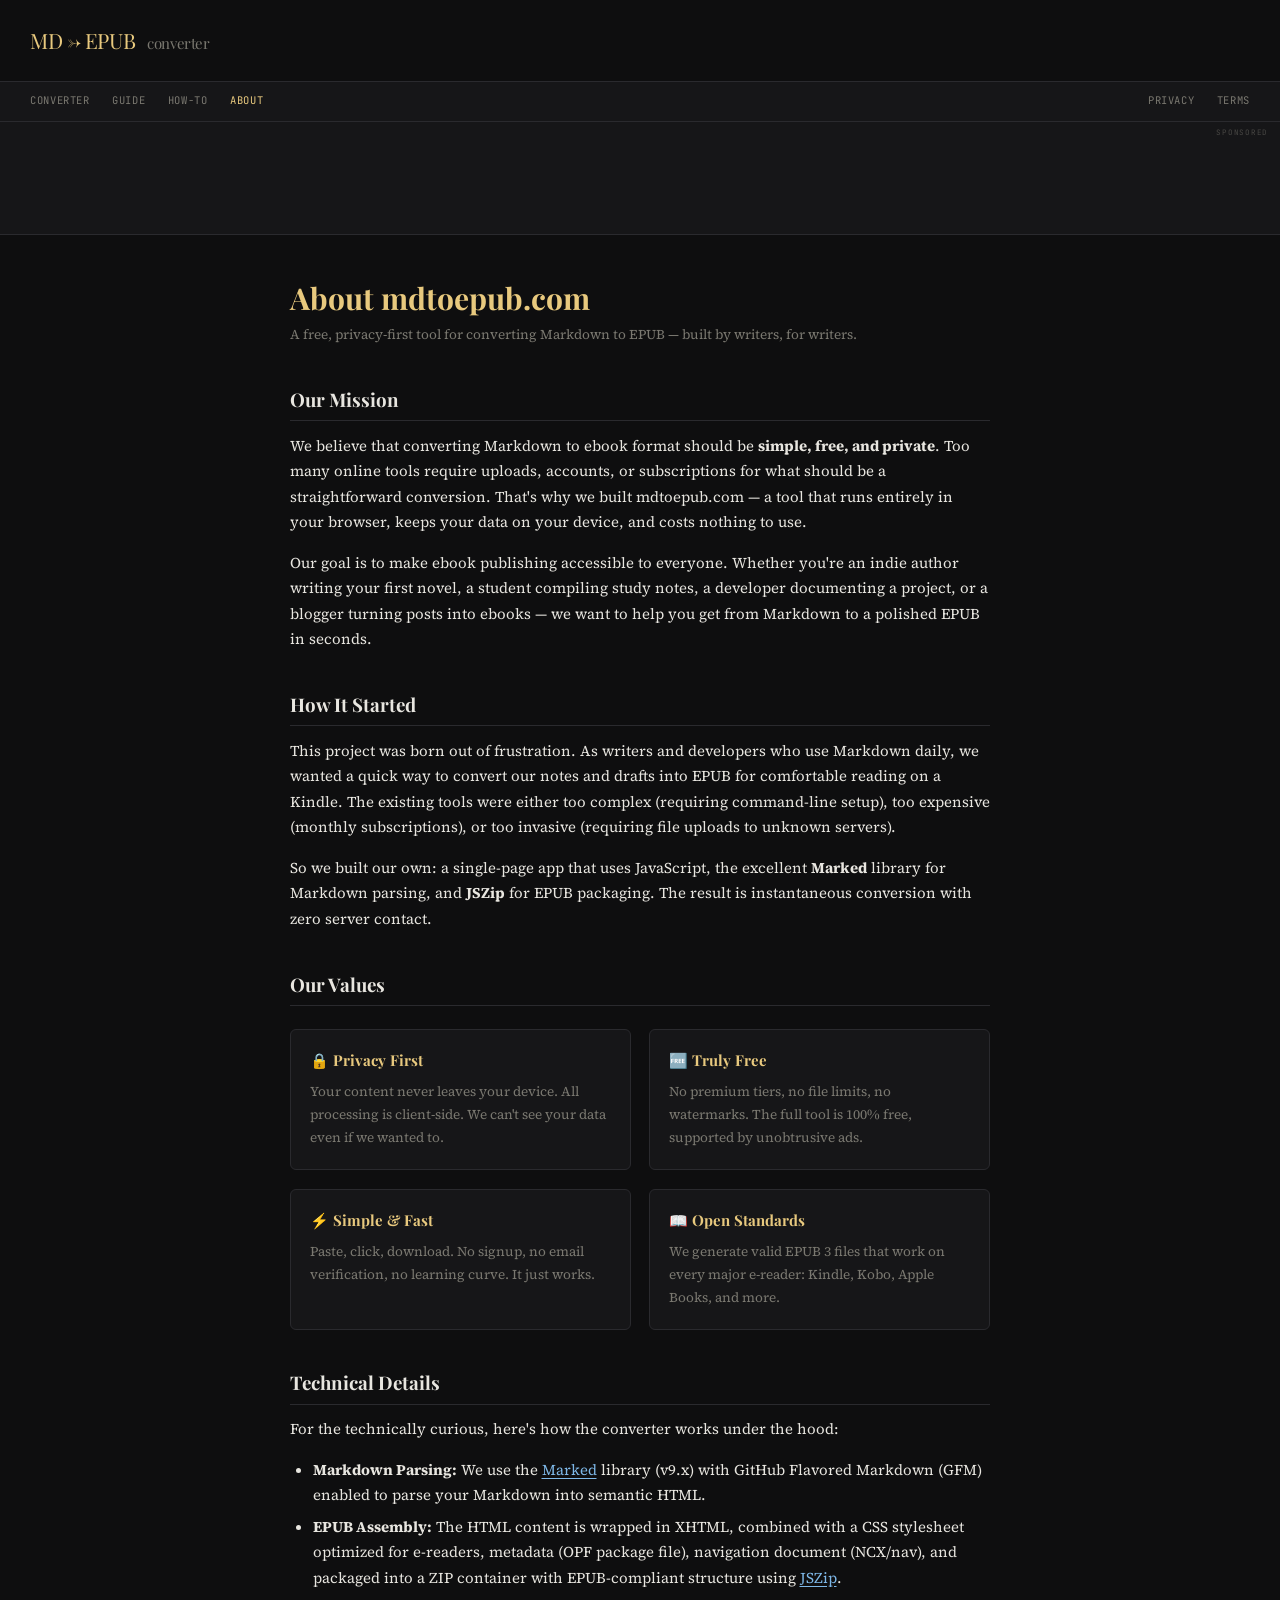
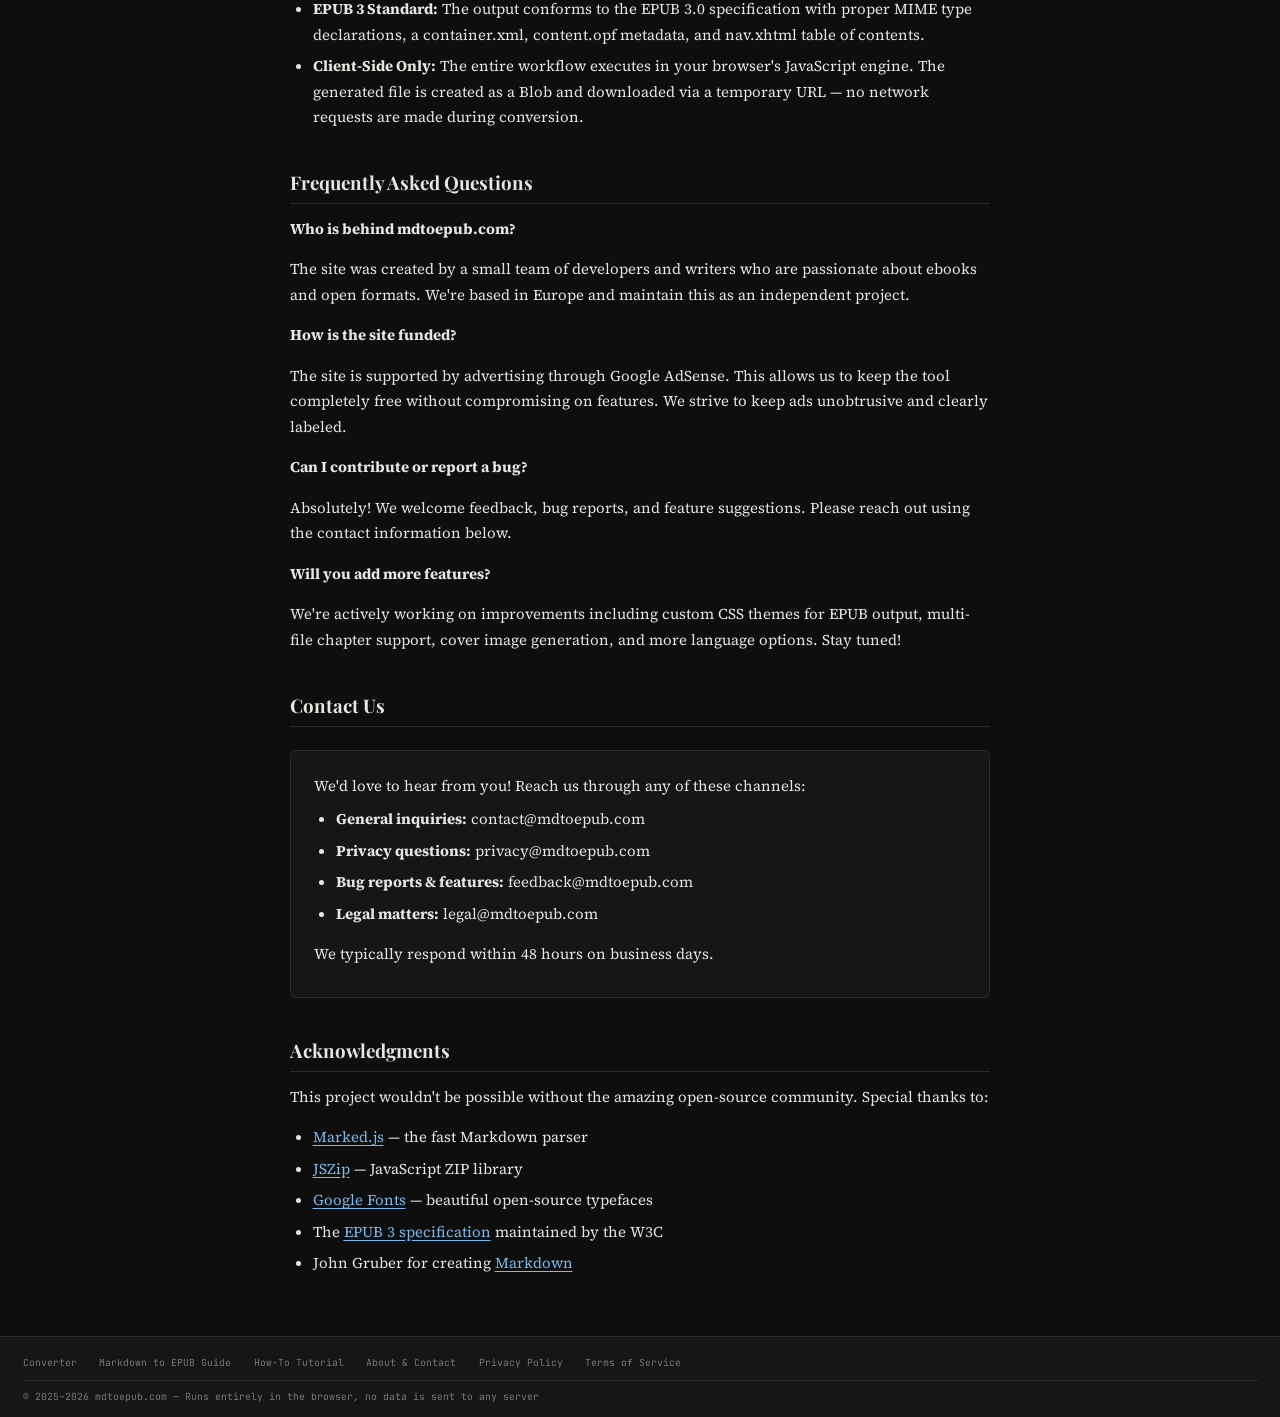
==== about.html @ c9f0a81b "mobile" ====
<!doctype html>
<html lang="en">
  <head>
    <meta name="google-adsense-account" content="ca-pub-4608381042047290" />
    <meta charset="UTF-8" />
    <meta name="viewport" content="width=device-width, initial-scale=1.0" />
    <title>About — Markdown to EPUB Converter (mdtoepub.com)</title>
    <meta
      name="description"
      content="Learn about mdtoepub.com, the free browser-based Markdown to EPUB converter. Meet the team, understand our mission, and find contact information."
    />
    <meta name="robots" content="index, follow" />
    <meta name="theme-color" content="#0e0e0f" />
    <link rel="canonical" href="https://mdtoepub.com/about.html" />
    <link
      rel="icon"
      type="image/svg+xml"
      href="data:image/svg+xml,%3Csvg xmlns='http://www.w3.org/2000/svg' viewBox='0 0 100 100'%3E%3Crect width='100' height='100' rx='16' fill='%230e0e0f'/%3E%3Ctext x='50' y='68' text-anchor='middle' font-family='Georgia,serif' font-size='48' font-weight='bold' fill='%23e8c97e'%3EE%3C/text%3E%3C/svg%3E"
    />
    <script
      async
      src="https://pagead2.googlesyndication.com/pagead/js/adsbygoogle.js?client=ca-pub-4608381042047290"
      crossorigin="anonymous"
    ></script>
    <style>
      @import url("https://fonts.googleapis.com/css2?family=Playfair+Display:wght@400;700&family=JetBrains+Mono:wght@400;500&family=Source+Serif+4:ital,wght@0,300;0,400;1,300&display=swap");

      *,
      *::before,
      *::after {
        box-sizing: border-box;
        margin: 0;
        padding: 0;
      }

      :root {
        --bg: #0e0e0f;
        --surface: #161618;
        --surface2: #1e1e21;
        --border: #2a2a2e;
        --accent: #e8c97e;
        --accent2: #7eb8e8;
        --text: #e8e6e0;
        --muted: #7a7870;
        --radius: 6px;
      }

      html,
      body {
        background: var(--bg);
        color: var(--text);
        font-family: "Source Serif 4", serif;
        font-size: 15px;
        line-height: 1.7;
        overflow-x: hidden;
        max-width: 100vw;
      }

      .shell {
        min-height: 100vh;
        display: grid;
        grid-template-rows: auto auto auto 1fr auto;
      }

      header {
        padding: 1.5rem 2rem;
        border-bottom: 1px solid var(--border);
        display: flex;
        align-items: center;
        gap: 1rem;
      }
      .logo {
        font-family: "Playfair Display", serif;
        font-size: 1.4rem;
        letter-spacing: -0.02em;
        color: var(--accent);
        text-decoration: none;
      }
      .logo span {
        color: var(--muted);
        font-weight: 400;
        font-size: 1rem;
        margin-left: 0.5rem;
      }

      nav {
        background: var(--surface);
        border-bottom: 1px solid var(--border);
        padding: 0.4rem 2rem;
        display: flex;
        align-items: center;
        gap: 1.5rem;
        font-family: "JetBrains Mono", monospace;
        font-size: 0.7rem;
      }
      nav a {
        color: var(--muted);
        text-decoration: none;
        text-transform: uppercase;
        letter-spacing: 0.06em;
        padding: 0.3rem 0;
        transition: color 0.15s;
      }
      nav a:hover,
      nav a.active {
        color: var(--accent);
      }
      nav .nav-spacer {
        flex: 1;
      }

      .ad-banner {
        background: var(--surface);
        border-bottom: 1px solid var(--border);
        padding: 0.5rem 1.5rem;
        display: flex;
        align-items: center;
        justify-content: center;
        min-height: 60px;
        position: relative;
      }
      .ad-banner .ad-slot {
        text-align: center;
        max-width: 728px;
        width: 100%;
      }
      .ad-banner .ad-label {
        position: absolute;
        top: 4px;
        right: 12px;
        font-family: "JetBrains Mono", monospace;
        font-size: 0.5rem;
        text-transform: uppercase;
        letter-spacing: 0.1em;
        color: var(--muted);
        opacity: 0.5;
      }

      .content {
        max-width: 760px;
        margin: 0 auto;
        padding: 3rem 2rem;
      }
      .content h1 {
        font-family: "Playfair Display", serif;
        font-size: 2rem;
        color: var(--accent);
        margin-bottom: 0.5rem;
        line-height: 1.2;
      }
      .content .subtitle {
        color: var(--muted);
        font-size: 0.9rem;
        margin-bottom: 2rem;
      }
      .content h2 {
        font-family: "Playfair Display", serif;
        font-size: 1.25rem;
        color: var(--text);
        margin-top: 2.5rem;
        margin-bottom: 0.75rem;
        padding-bottom: 0.3rem;
        border-bottom: 1px solid var(--border);
      }
      .content h3 {
        font-size: 1.05rem;
        color: var(--accent2);
        margin-top: 1.5rem;
        margin-bottom: 0.5rem;
      }
      .content p {
        margin-bottom: 1rem;
        color: var(--text);
      }
      .content ul,
      .content ol {
        padding-left: 1.5em;
        margin-bottom: 1rem;
      }
      .content li {
        margin-bottom: 0.4rem;
      }
      .content a {
        color: var(--accent2);
        text-decoration: underline;
        text-underline-offset: 3px;
      }
      .content strong {
        color: var(--text);
      }

      .card-grid {
        display: grid;
        grid-template-columns: 1fr 1fr;
        gap: 1.25rem;
        margin: 1.5rem 0;
      }
      .card {
        background: var(--surface);
        border: 1px solid var(--border);
        border-radius: var(--radius);
        padding: 1.25rem;
      }
      .card h3 {
        font-family: "Playfair Display", serif;
        font-size: 1rem;
        color: var(--accent);
        margin: 0 0 0.5rem;
        border: none;
      }
      .card p {
        font-size: 0.9rem;
        color: var(--muted);
        margin: 0;
      }

      .contact-box {
        background: var(--surface);
        border: 1px solid var(--border);
        border-radius: var(--radius);
        padding: 1.5rem;
        margin: 1.5rem 0;
      }
      .contact-box p {
        margin-bottom: 0.5rem;
      }

      footer {
        padding: 1.2rem 1.5rem 0.8rem;
        border-top: 1px solid var(--border);
        background: var(--surface);
        font-family: "JetBrains Mono", monospace;
        font-size: 0.65rem;
        color: var(--muted);
        display: flex;
        flex-direction: column;
        gap: 0.6rem;
      }
      .footer-top {
        display: flex;
        justify-content: space-between;
        align-items: center;
      }
      .footer-links {
        display: flex;
        gap: 1.5rem;
        flex-wrap: wrap;
      }
      .footer-links a {
        color: var(--muted);
        text-decoration: none;
        transition: color 0.15s;
      }
      .footer-links a:hover {
        color: var(--accent);
      }
      .footer-bottom {
        display: flex;
        justify-content: space-between;
        align-items: center;
        padding-top: 0.5rem;
        border-top: 1px solid var(--border);
      }

      ::-webkit-scrollbar {
        width: 5px;
      }
      ::-webkit-scrollbar-track {
        background: transparent;
      }
      ::-webkit-scrollbar-thumb {
        background: var(--border);
        border-radius: 10px;
      }

      @media (max-width: 768px) {
        header {
          padding: 1rem 1rem;
        }
        .logo {
          font-size: 1.15rem;
        }
        .logo span {
          font-size: 0.8rem;
          margin-left: 0.3rem;
        }
        nav {
          padding: 0.4rem 1rem;
          gap: 0.75rem;
          overflow-x: auto;
          -webkit-overflow-scrolling: touch;
          white-space: nowrap;
          scrollbar-width: none;
        }
        nav::-webkit-scrollbar {
          display: none;
        }
        .ad-banner {
          padding: 0.4rem 0.5rem;
          min-height: 50px;
        }
        .ad-banner .ad-slot {
          max-width: 100%;
        }
        .content {
          padding: 2rem 1rem;
        }
        .content h1 {
          font-size: 1.5rem;
        }
        .content h2 {
          font-size: 1.1rem;
          margin-top: 2rem;
        }
        .card-grid {
          grid-template-columns: 1fr;
        }
        .contact-box {
          padding: 1rem;
        }
        footer {
          padding: 1rem 1rem 0.6rem;
        }
        .footer-top {
          flex-direction: column;
          align-items: flex-start;
          gap: 0.4rem;
        }
        .footer-links {
          gap: 0.75rem;
          flex-wrap: wrap;
        }
        .footer-bottom {
          flex-direction: column;
          align-items: flex-start;
          gap: 0.3rem;
          font-size: 0.6rem;
        }
      }

      @media (max-width: 480px) {
        header {
          padding: 0.75rem 0.75rem;
        }
        .logo {
          font-size: 1rem;
        }
        nav {
          padding: 0.35rem 0.75rem;
          gap: 0.6rem;
          font-size: 0.6rem;
        }
        .content {
          padding: 1.5rem 0.75rem;
        }
        .content h1 {
          font-size: 1.25rem;
        }
      }
    </style>
  </head>
  <body>
    <div class="shell">
      <header>
        <a href="/" class="logo">MD → EPUB <span>converter</span></a>
      </header>

      <nav>
        <a href="/">Converter</a>
        <a href="/guide.html">Guide</a>
        <a href="/how-to.html">How-To</a>
        <a href="/about.html" class="active">About</a>
        <span class="nav-spacer"></span>
        <a href="/privacy.html">Privacy</a>
        <a href="/terms.html">Terms</a>
      </nav>

      <div class="ad-banner">
        <div class="ad-slot">
          <ins
            class="adsbygoogle"
            style="
              display: inline-block;
              width: 100%;
              max-width: 728px;
              height: auto;
              min-height: 90px;
            "
            data-ad-client="ca-pub-4608381042047290"
            data-ad-slot="9952723938"
            data-full-width-responsive="true"
          ></ins>
          <script>
            (adsbygoogle = window.adsbygoogle || []).push({});
          </script>
        </div>
        <span class="ad-label">sponsored</span>
      </div>

      <div class="content">
        <h1>About mdtoepub.com</h1>
        <p class="subtitle">
          A free, privacy-first tool for converting Markdown to EPUB — built by
          writers, for writers.
        </p>

        <h2>Our Mission</h2>
        <p>
          We believe that converting Markdown to ebook format should be
          <strong>simple, free, and private</strong>. Too many online tools
          require uploads, accounts, or subscriptions for what should be a
          straightforward conversion. That's why we built mdtoepub.com — a tool
          that runs entirely in your browser, keeps your data on your device,
          and costs nothing to use.
        </p>
        <p>
          Our goal is to make ebook publishing accessible to everyone. Whether
          you're an indie author writing your first novel, a student compiling
          study notes, a developer documenting a project, or a blogger turning
          posts into ebooks — we want to help you get from Markdown to a
          polished EPUB in seconds.
        </p>

        <h2>How It Started</h2>
        <p>
          This project was born out of frustration. As writers and developers
          who use Markdown daily, we wanted a quick way to convert our notes and
          drafts into EPUB for comfortable reading on a Kindle. The existing
          tools were either too complex (requiring command-line setup), too
          expensive (monthly subscriptions), or too invasive (requiring file
          uploads to unknown servers).
        </p>
        <p>
          So we built our own: a single-page app that uses JavaScript, the
          excellent <strong>Marked</strong> library for Markdown parsing, and
          <strong>JSZip</strong> for EPUB packaging. The result is instantaneous
          conversion with zero server contact.
        </p>

        <h2>Our Values</h2>
        <div class="card-grid">
          <div class="card">
            <h3>🔒 Privacy First</h3>
            <p>
              Your content never leaves your device. All processing is
              client-side. We can't see your data even if we wanted to.
            </p>
          </div>
          <div class="card">
            <h3>🆓 Truly Free</h3>
            <p>
              No premium tiers, no file limits, no watermarks. The full tool is
              100% free, supported by unobtrusive ads.
            </p>
          </div>
          <div class="card">
            <h3>⚡ Simple & Fast</h3>
            <p>
              Paste, click, download. No signup, no email verification, no
              learning curve. It just works.
            </p>
          </div>
          <div class="card">
            <h3>📖 Open Standards</h3>
            <p>
              We generate valid EPUB 3 files that work on every major e-reader:
              Kindle, Kobo, Apple Books, and more.
            </p>
          </div>
        </div>

        <h2>Technical Details</h2>
        <p>
          For the technically curious, here's how the converter works under the
          hood:
        </p>
        <ul>
          <li>
            <strong>Markdown Parsing:</strong> We use the
            <a href="https://marked.js.org/" target="_blank" rel="noopener"
              >Marked</a
            >
            library (v9.x) with GitHub Flavored Markdown (GFM) enabled to parse
            your Markdown into semantic HTML.
          </li>
          <li>
            <strong>EPUB Assembly:</strong> The HTML content is wrapped in
            XHTML, combined with a CSS stylesheet optimized for e-readers,
            metadata (OPF package file), navigation document (NCX/nav), and
            packaged into a ZIP container with EPUB-compliant structure using
            <a
              href="https://stuk.github.io/jszip/"
              target="_blank"
              rel="noopener"
              >JSZip</a
            >.
          </li>
          <li>
            <strong>EPUB 3 Standard:</strong> The output conforms to the EPUB
            3.0 specification with proper MIME type declarations, a
            container.xml, content.opf metadata, and nav.xhtml table of
            contents.
          </li>
          <li>
            <strong>Client-Side Only:</strong> The entire workflow executes in
            your browser's JavaScript engine. The generated file is created as a
            Blob and downloaded via a temporary URL — no network requests are
            made during conversion.
          </li>
        </ul>

        <h2>Frequently Asked Questions</h2>
        <p><strong>Who is behind mdtoepub.com?</strong></p>
        <p>
          The site was created by a small team of developers and writers who are
          passionate about ebooks and open formats. We're based in Europe and
          maintain this as an independent project.
        </p>
        <p><strong>How is the site funded?</strong></p>
        <p>
          The site is supported by advertising through Google AdSense. This
          allows us to keep the tool completely free without compromising on
          features. We strive to keep ads unobtrusive and clearly labeled.
        </p>
        <p><strong>Can I contribute or report a bug?</strong></p>
        <p>
          Absolutely! We welcome feedback, bug reports, and feature suggestions.
          Please reach out using the contact information below.
        </p>
        <p><strong>Will you add more features?</strong></p>
        <p>
          We're actively working on improvements including custom CSS themes for
          EPUB output, multi-file chapter support, cover image generation, and
          more language options. Stay tuned!
        </p>

        <h2>Contact Us</h2>
        <div class="contact-box">
          <p>
            We'd love to hear from you! Reach us through any of these channels:
          </p>
          <ul>
            <li><strong>General inquiries:</strong> contact@mdtoepub.com</li>
            <li><strong>Privacy questions:</strong> privacy@mdtoepub.com</li>
            <li>
              <strong>Bug reports &amp; features:</strong> feedback@mdtoepub.com
            </li>
            <li><strong>Legal matters:</strong> legal@mdtoepub.com</li>
          </ul>
          <p>We typically respond within 48 hours on business days.</p>
        </div>

        <h2>Acknowledgments</h2>
        <p>
          This project wouldn't be possible without the amazing open-source
          community. Special thanks to:
        </p>
        <ul>
          <li>
            <a href="https://marked.js.org/" target="_blank" rel="noopener"
              >Marked.js</a
            >
            — the fast Markdown parser
          </li>
          <li>
            <a
              href="https://stuk.github.io/jszip/"
              target="_blank"
              rel="noopener"
              >JSZip</a
            >
            — JavaScript ZIP library
          </li>
          <li>
            <a href="https://fonts.google.com/" target="_blank" rel="noopener"
              >Google Fonts</a
            >
            — beautiful open-source typefaces
          </li>
          <li>
            The
            <a
              href="https://www.w3.org/publishing/epub3/"
              target="_blank"
              rel="noopener"
              >EPUB 3 specification</a
            >
            maintained by the W3C
          </li>
          <li>
            John Gruber for creating
            <a
              href="https://daringfireball.net/projects/markdown/"
              target="_blank"
              rel="noopener"
              >Markdown</a
            >
          </li>
        </ul>
      </div>

      <footer>
        <div class="footer-top">
          <div class="footer-links">
            <a href="/">Converter</a>
            <a href="/guide.html">Markdown to EPUB Guide</a>
            <a href="/how-to.html">How-To Tutorial</a>
            <a href="/about.html">About &amp; Contact</a>
            <a href="/privacy.html">Privacy Policy</a>
            <a href="/terms.html">Terms of Service</a>
          </div>
        </div>
        <div class="footer-bottom">
          <span
            >© 2025–2026 mdtoepub.com — Runs entirely in the browser, no data is
            sent to any server</span
          >
        </div>
      </footer>
    </div>
  </body>
</html>
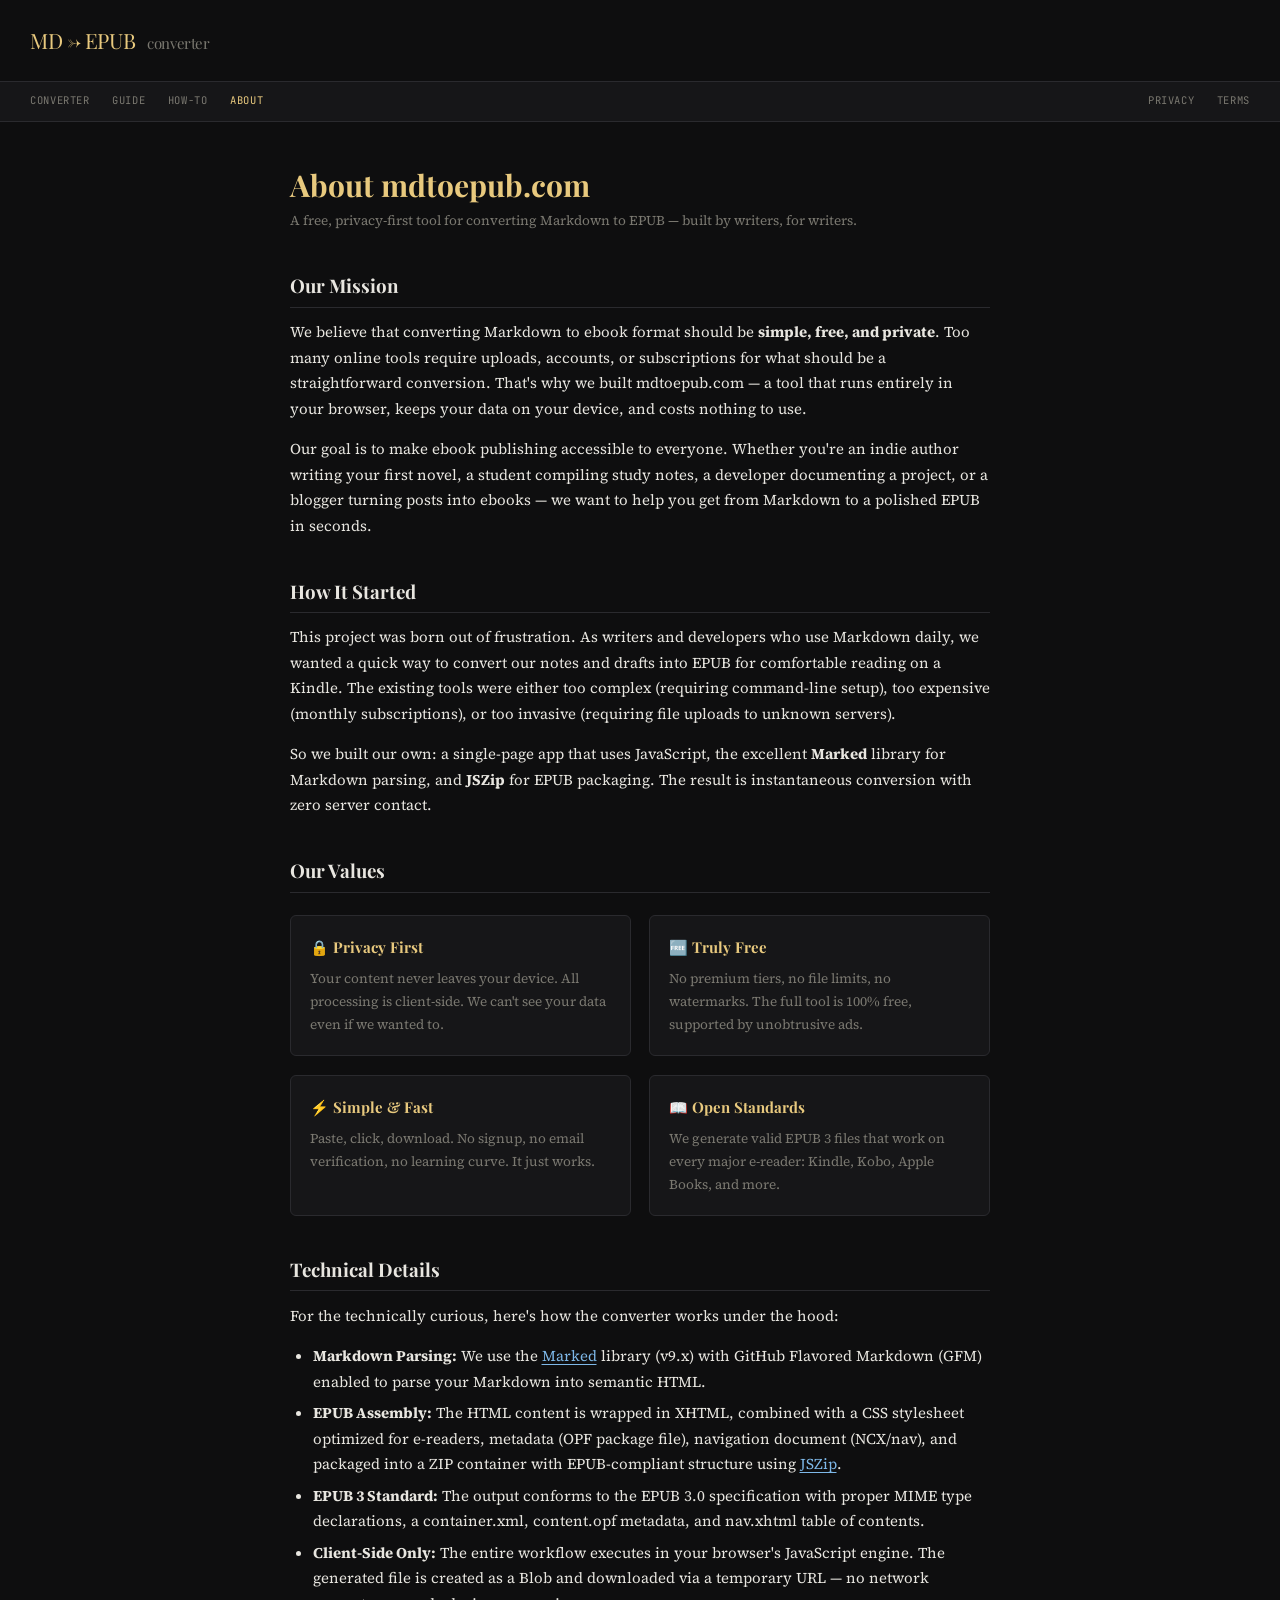
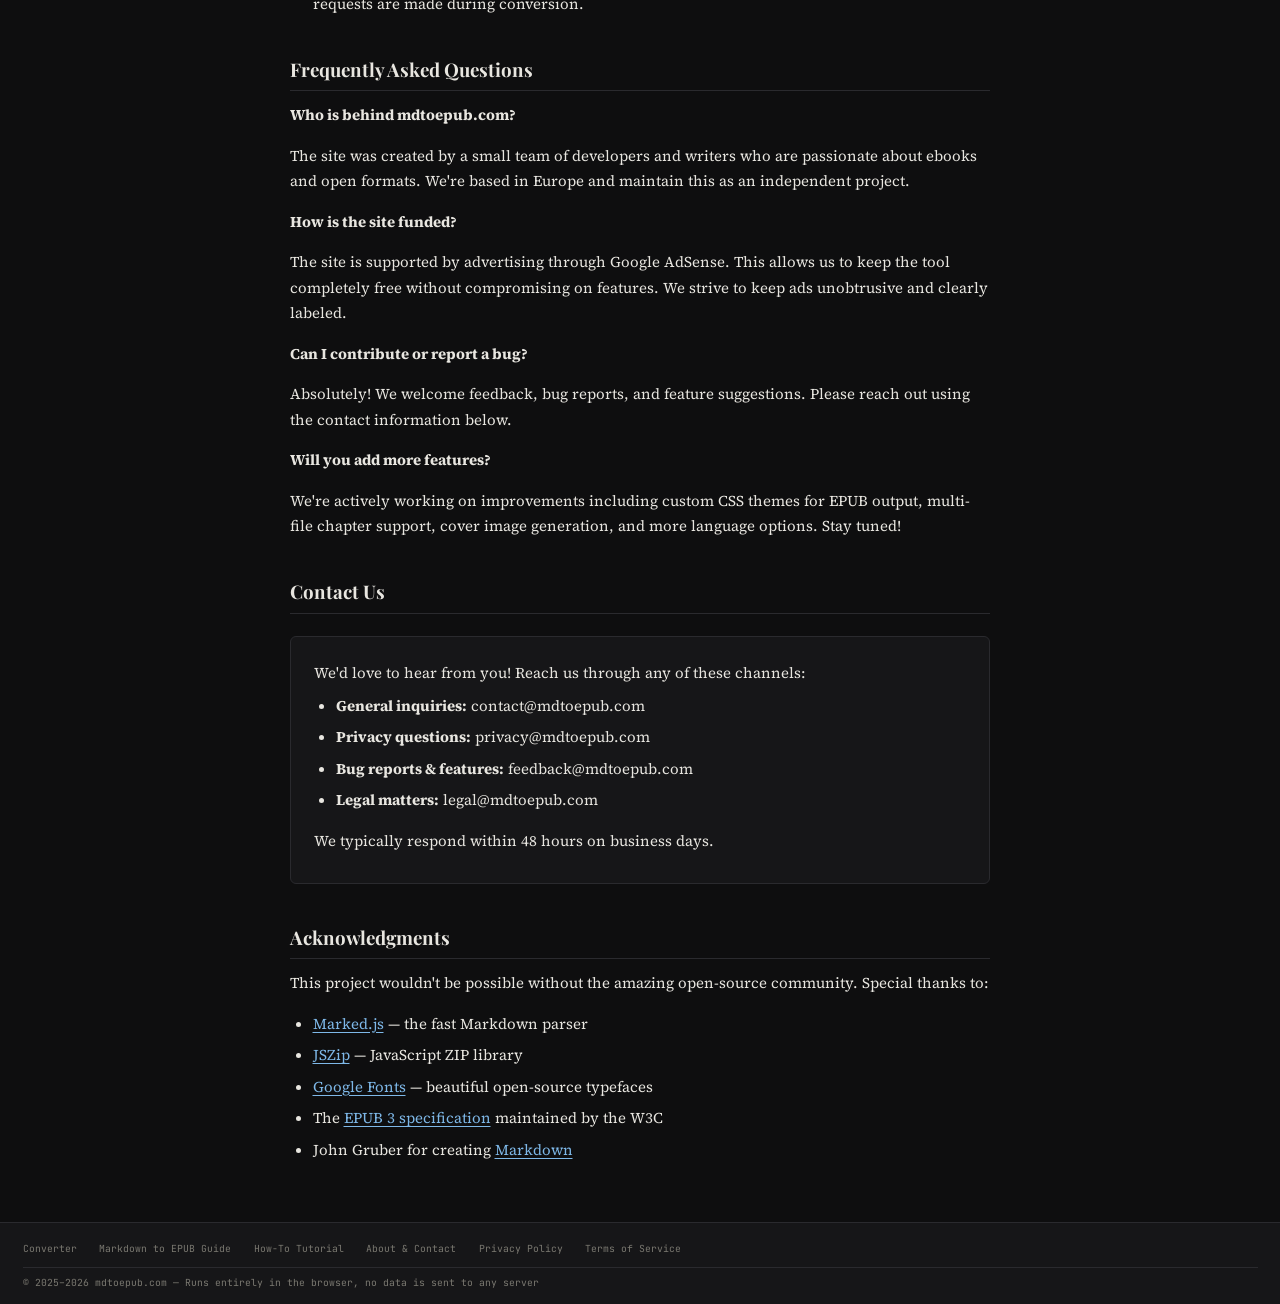
==== commit 7e0906aa: "uihi" ====
--- a/about.html
+++ b/about.html
@@ -1,7 +1,7 @@
 <!doctype html>
 <html lang="en">
   <head>
-    <meta name="google-adsense-account" content="ca-pub-4608381042047290" />
+    <meta name="admaven-placement" content="Bqjs9rTsH" />
     <meta charset="UTF-8" />
     <meta name="viewport" content="width=device-width, initial-scale=1.0" />
     <title>About — Markdown to EPUB Converter (mdtoepub.com)</title>
@@ -17,11 +17,6 @@
       type="image/svg+xml"
       href="data:image/svg+xml,%3Csvg xmlns='http://www.w3.org/2000/svg' viewBox='0 0 100 100'%3E%3Crect width='100' height='100' rx='16' fill='%230e0e0f'/%3E%3Ctext x='50' y='68' text-anchor='middle' font-family='Georgia,serif' font-size='48' font-weight='bold' fill='%23e8c97e'%3EE%3C/text%3E%3C/svg%3E"
     />
-    <script
-      async
-      src="https://pagead2.googlesyndication.com/pagead/js/adsbygoogle.js?client=ca-pub-4608381042047290"
-      crossorigin="anonymous"
-    ></script>
     <style>
       @import url("https://fonts.googleapis.com/css2?family=Playfair+Display:wght@400;700&family=JetBrains+Mono:wght@400;500&family=Source+Serif+4:ital,wght@0,300;0,400;1,300&display=swap");
 
@@ -374,28 +369,6 @@
         <a href="/privacy.html">Privacy</a>
         <a href="/terms.html">Terms</a>
       </nav>
-
-      <div class="ad-banner">
-        <div class="ad-slot">
-          <ins
-            class="adsbygoogle"
-            style="
-              display: inline-block;
-              width: 100%;
-              max-width: 728px;
-              height: auto;
-              min-height: 90px;
-            "
-            data-ad-client="ca-pub-4608381042047290"
-            data-ad-slot="9952723938"
-            data-full-width-responsive="true"
-          ></ins>
-          <script>
-            (adsbygoogle = window.adsbygoogle || []).push({});
-          </script>
-        </div>
-        <span class="ad-label">sponsored</span>
-      </div>
 
       <div class="content">
         <h1>About mdtoepub.com</h1>
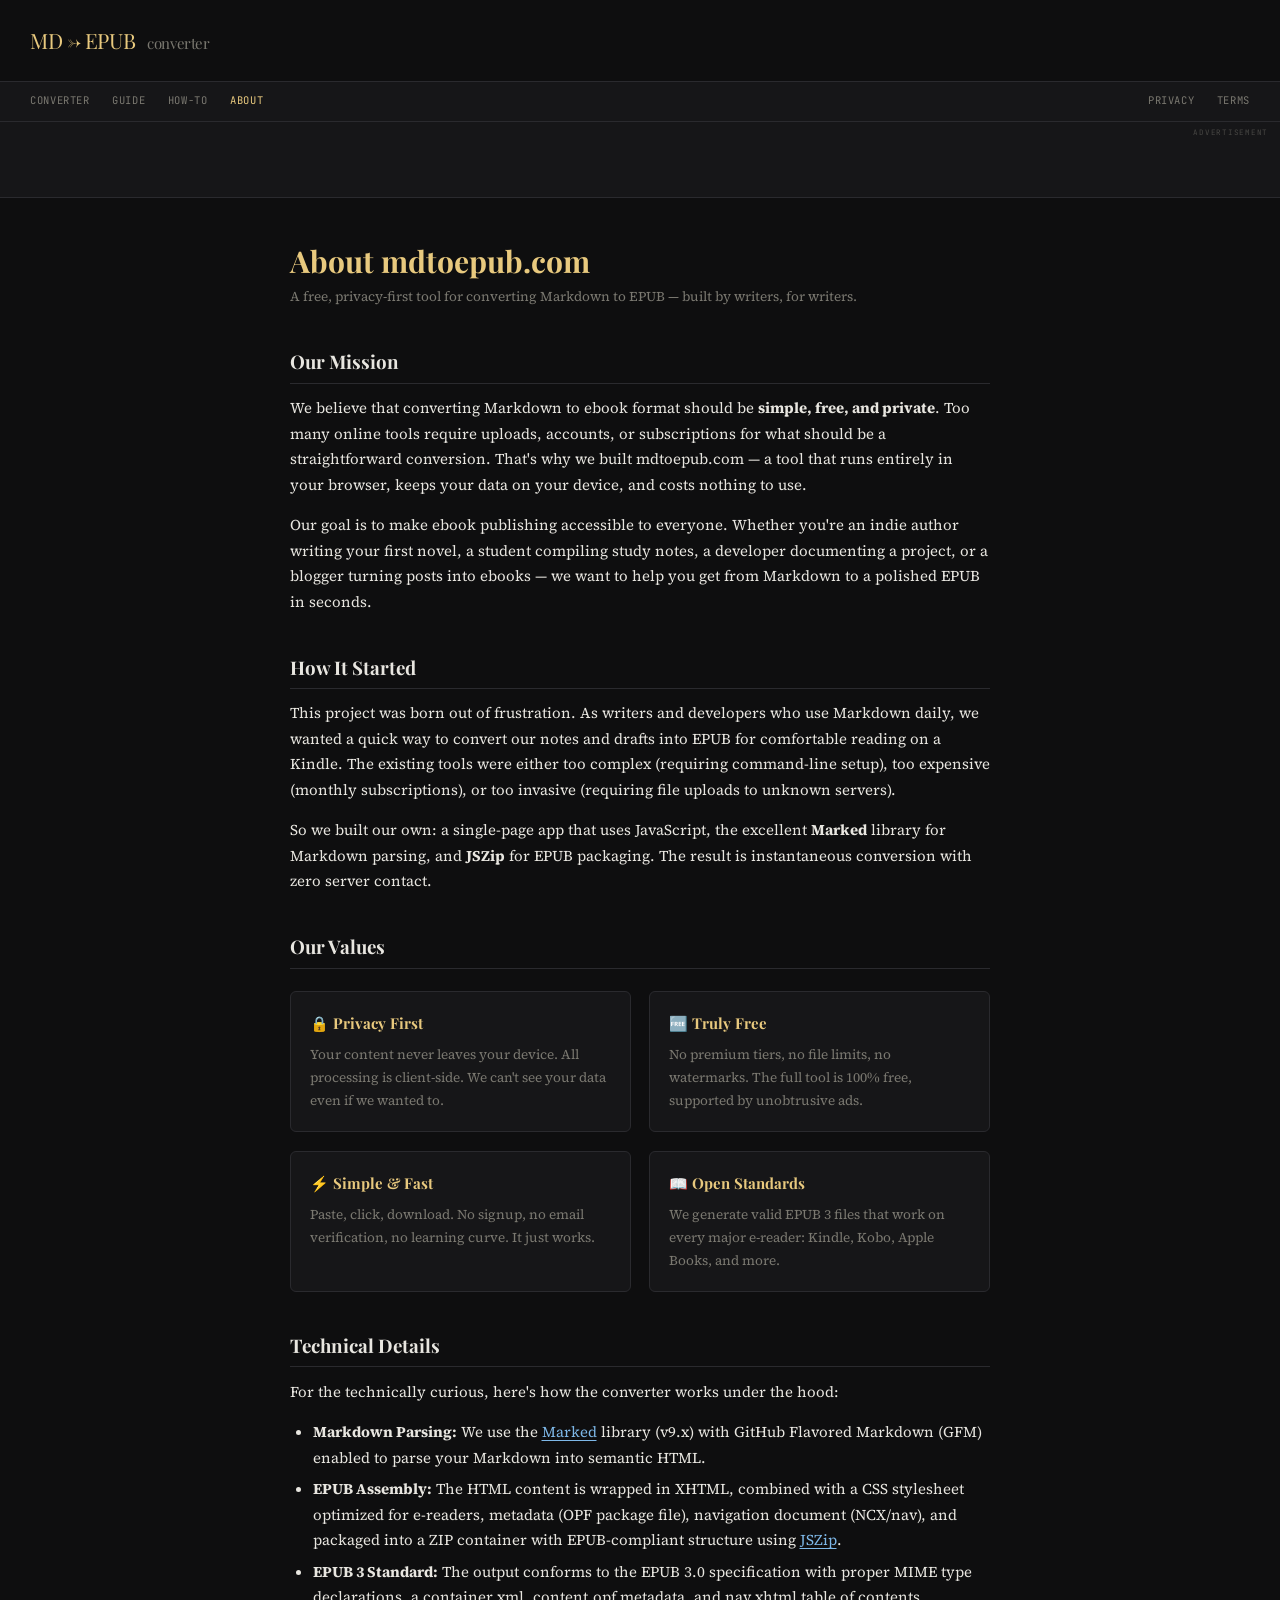
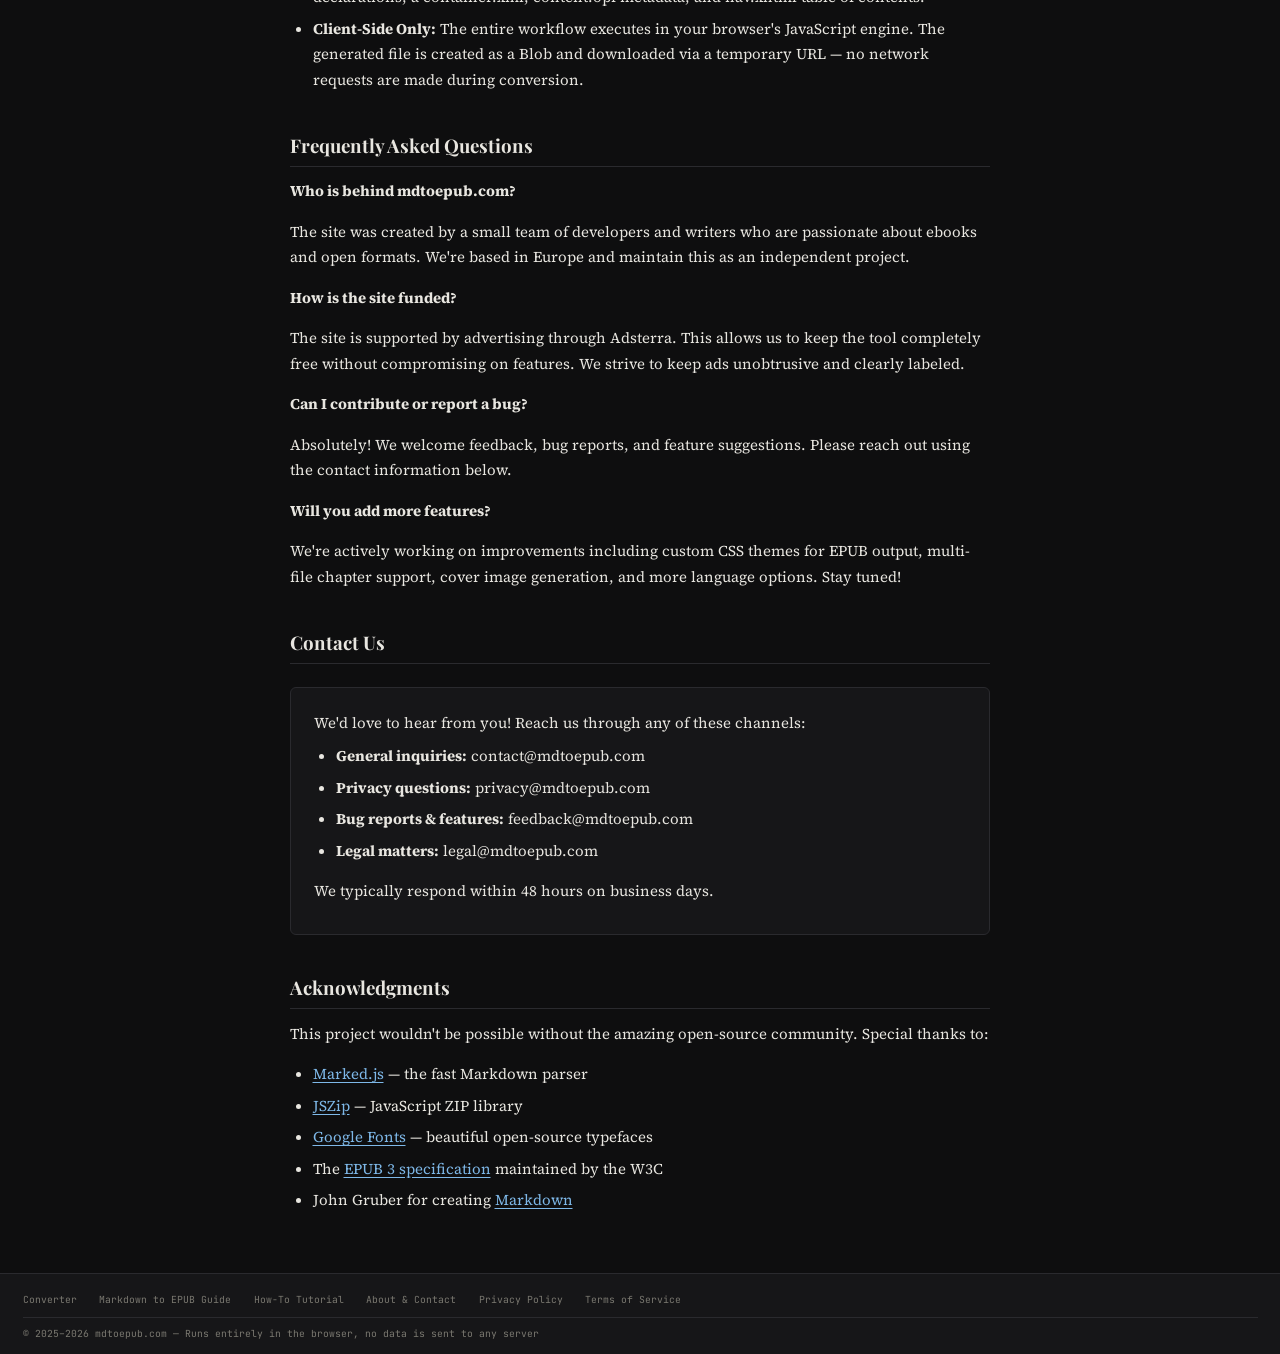
==== commit 17f4fa80: "added new adds" ====
--- a/about.html
+++ b/about.html
@@ -1,7 +1,6 @@
 <!doctype html>
 <html lang="en">
   <head>
-    <meta name="admaven-placement" content="Bqjs9rTsH" />
     <meta charset="UTF-8" />
     <meta name="viewport" content="width=device-width, initial-scale=1.0" />
     <title>About — Markdown to EPUB Converter (mdtoepub.com)</title>
@@ -118,6 +117,10 @@
         text-align: center;
         max-width: 728px;
         width: 100%;
+        min-height: 60px;
+        overflow-x: auto;
+        overflow-y: hidden;
+        -webkit-overflow-scrolling: touch;
       }
       .ad-banner .ad-label {
         position: absolute;
@@ -369,6 +372,22 @@
         <a href="/privacy.html">Privacy</a>
         <a href="/terms.html">Terms</a>
       </nav>
+
+      <div class="ad-banner" aria-label="Advertisement">
+        <div class="ad-label">Advertisement</div>
+        <div class="ad-slot">
+          <script>
+            atOptions = {
+              key: "7ef3b5af9ac44168f61a1fc39bc56bf9",
+              format: "iframe",
+              height: 60,
+              width: 468,
+              params: {},
+            };
+          </script>
+          <script src="https://www.highperformanceformat.com/7ef3b5af9ac44168f61a1fc39bc56bf9/invoke.js"></script>
+        </div>
+      </div>
 
       <div class="content">
         <h1>About mdtoepub.com</h1>
@@ -491,9 +510,9 @@
         </p>
         <p><strong>How is the site funded?</strong></p>
         <p>
-          The site is supported by advertising through Google AdSense. This
-          allows us to keep the tool completely free without compromising on
-          features. We strive to keep ads unobtrusive and clearly labeled.
+          The site is supported by advertising through Adsterra. This allows us
+          to keep the tool completely free without compromising on features. We
+          strive to keep ads unobtrusive and clearly labeled.
         </p>
         <p><strong>Can I contribute or report a bug?</strong></p>
         <p>
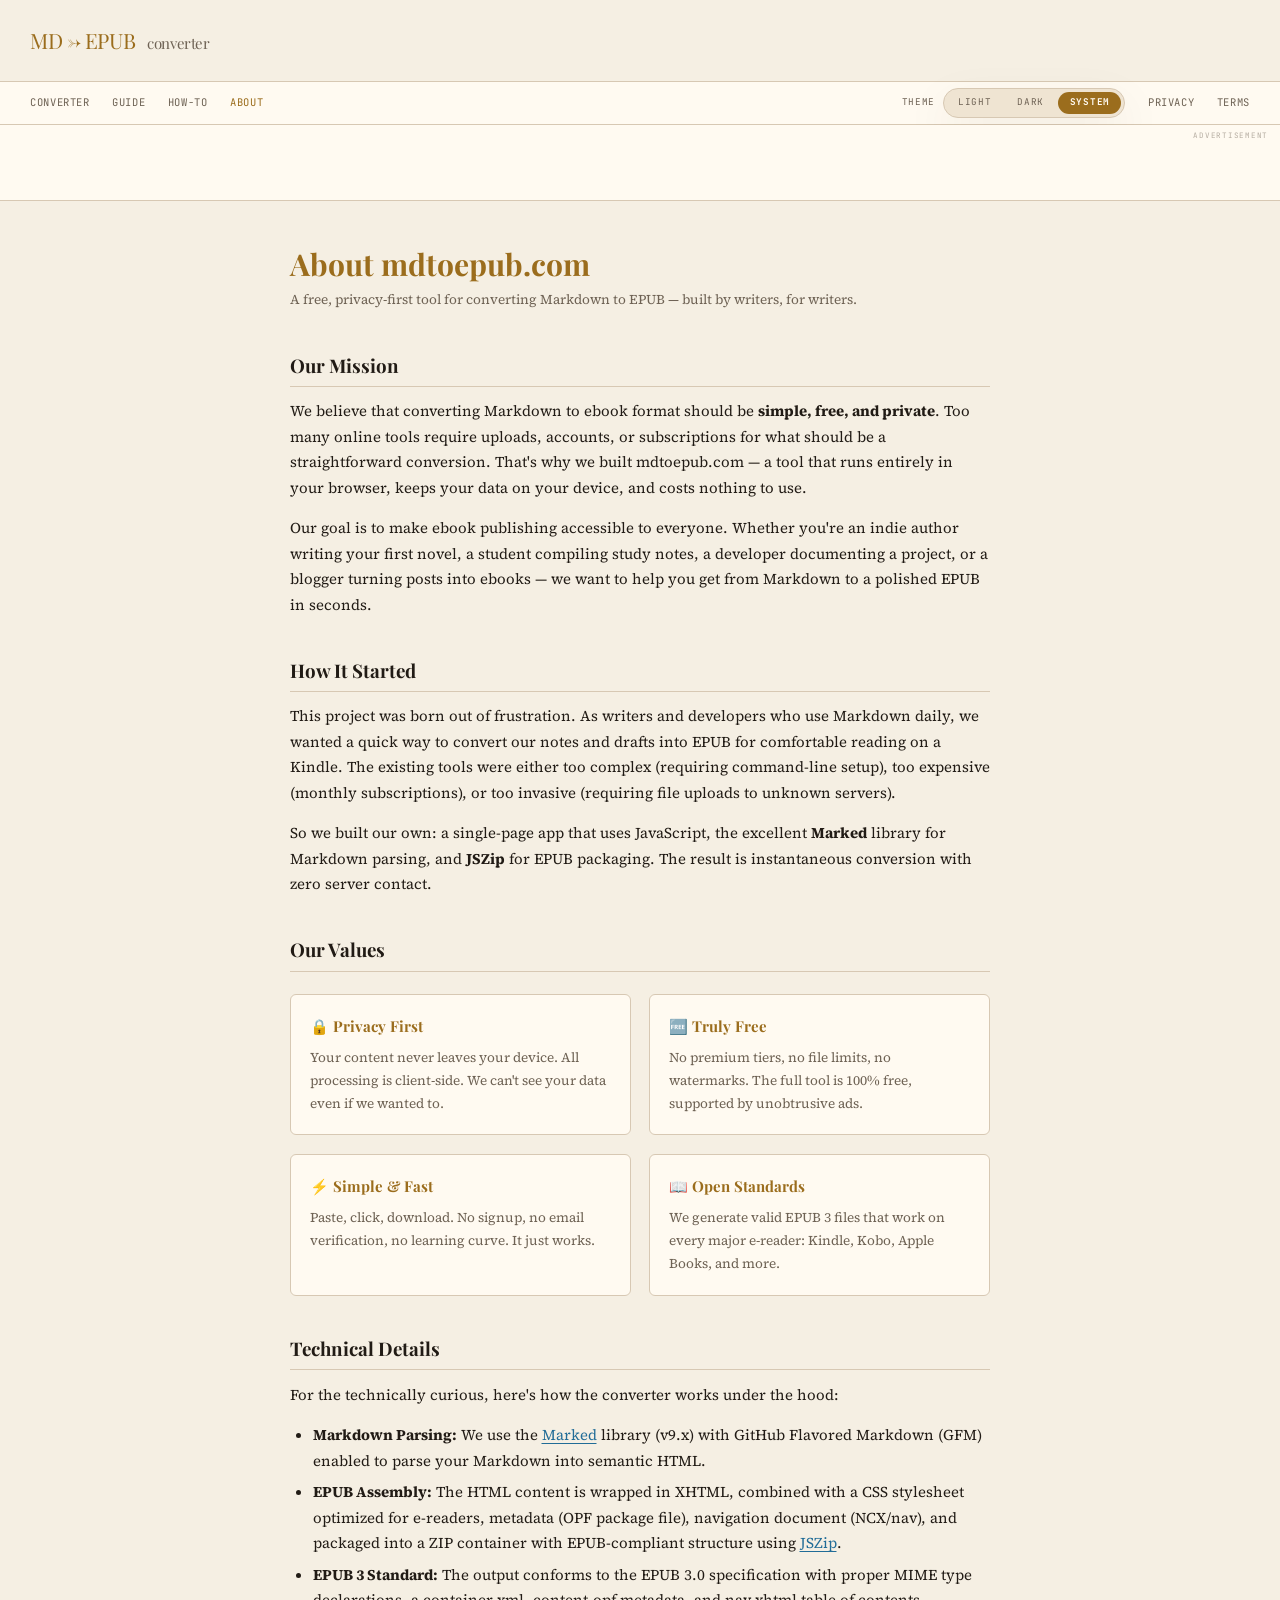
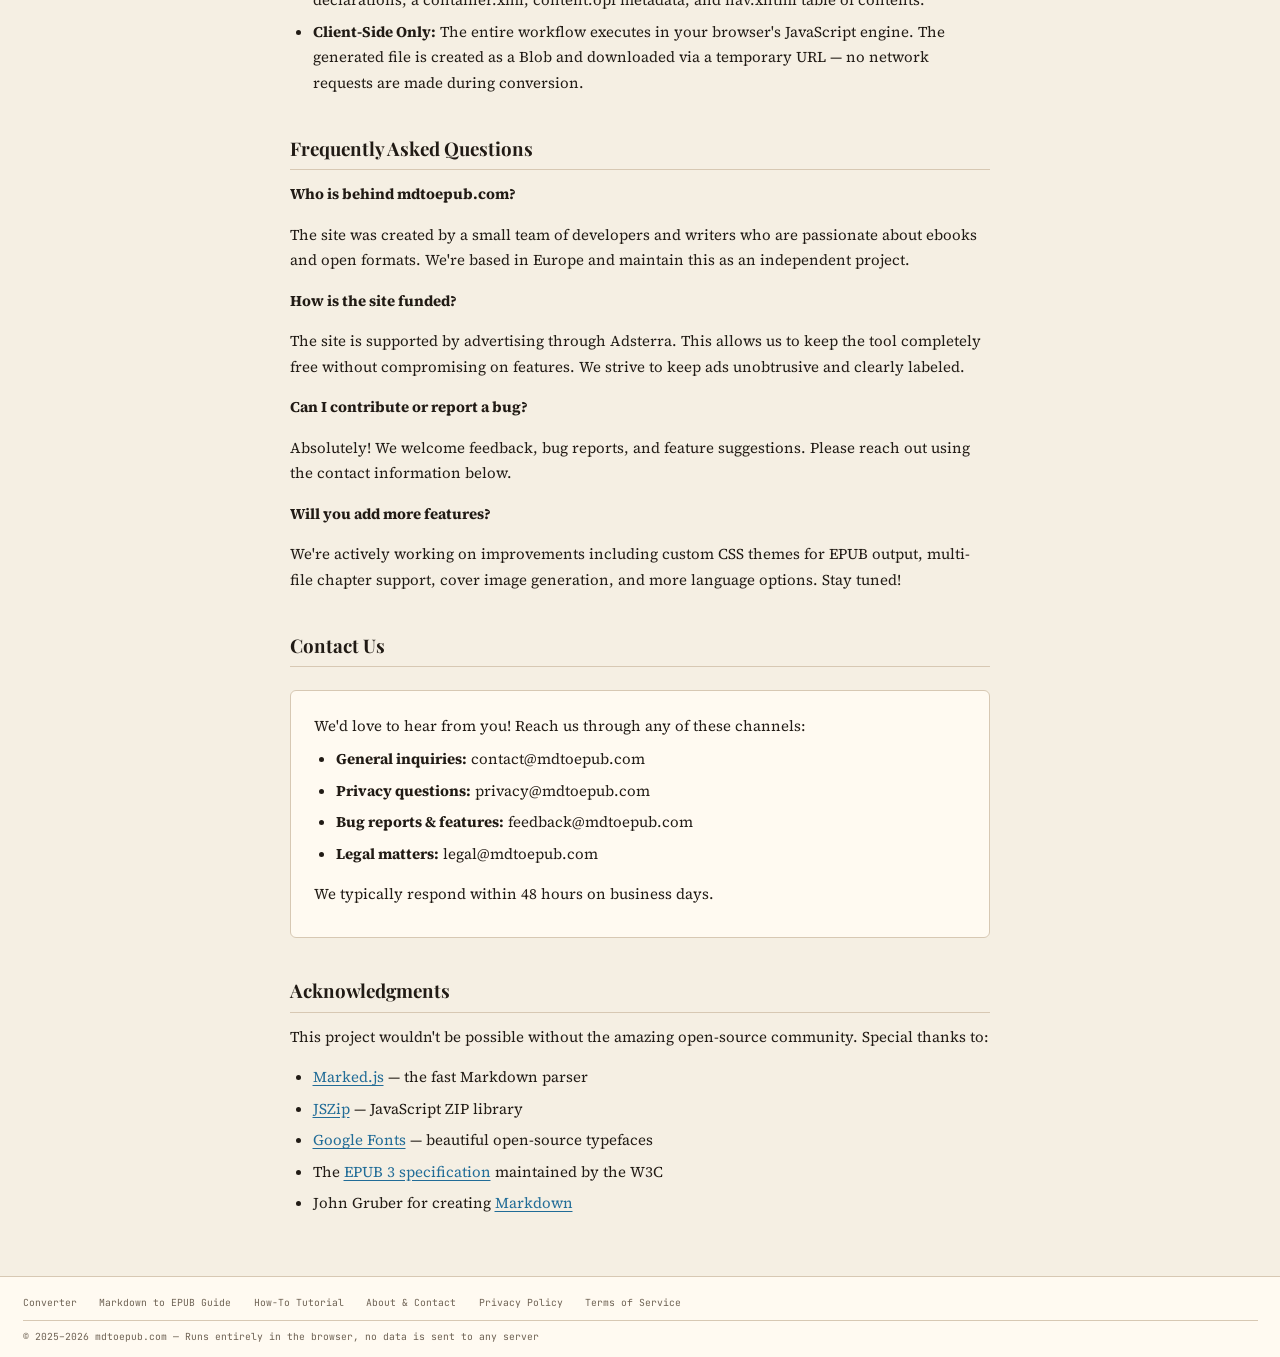
==== commit dcbd0df9: "Add theme toggle functionality and styles for dark/light mode" ====
--- a/about.html
+++ b/about.html
@@ -10,6 +10,38 @@
     />
     <meta name="robots" content="index, follow" />
     <meta name="theme-color" content="#0e0e0f" />
+    <script>
+      (function () {
+        const key = "mdtoepub-theme";
+        let preference = "system";
+
+        try {
+          const storedPreference = window.localStorage.getItem(key);
+          if (
+            storedPreference === "light" ||
+            storedPreference === "dark" ||
+            storedPreference === "system"
+          ) {
+            preference = storedPreference;
+          }
+        } catch {
+          preference = "system";
+        }
+
+        const prefersDark =
+          window.matchMedia &&
+          window.matchMedia("(prefers-color-scheme: dark)").matches;
+        const resolvedTheme =
+          preference === "system"
+            ? prefersDark
+              ? "dark"
+              : "light"
+            : preference;
+
+        document.documentElement.dataset.themePreference = preference;
+        document.documentElement.dataset.theme = resolvedTheme;
+      })();
+    </script>
     <link rel="canonical" href="https://mdtoepub.com/about.html" />
     <link
       rel="icon"
@@ -356,6 +388,7 @@
         }
       }
     </style>
+    <link rel="stylesheet" href="assets/theme.css" />
   </head>
   <body>
     <div class="shell">
@@ -610,5 +643,6 @@
         </div>
       </footer>
     </div>
+    <script src="assets/theme.js"></script>
   </body>
 </html>
--- a/assets/theme.css
+++ b/assets/theme.css
@@ -0,0 +1,143 @@
+:root {
+  --theme-color-dark: #0e0e0f;
+  --theme-color-light: #f5efe3;
+  --accent-contrast: #0e0e0f;
+  --focus-ring: rgba(126, 184, 232, 0.35);
+  --danger: #e87e7e;
+  --danger-border: #8f4c4c;
+  --danger-surface: rgba(232, 126, 126, 0.08);
+  --shadow-soft: 0 18px 48px rgba(14, 14, 15, 0.12);
+  color-scheme: dark;
+}
+
+:root[data-theme="light"] {
+  --bg: #f5efe3;
+  --surface: #fffaf1;
+  --surface2: #efe4d2;
+  --border: #d7c8b3;
+  --accent: #9b6d1d;
+  --accent2: #216c97;
+  --accent-contrast: #fffaf1;
+  --text: #211b15;
+  --muted: #6e6254;
+  --success: #2f7b49;
+  --danger: #b44949;
+  --danger-border: #d7a6a6;
+  --danger-surface: rgba(180, 73, 73, 0.1);
+  --focus-ring: rgba(33, 108, 151, 0.18);
+  --shadow-soft: 0 18px 48px rgba(71, 53, 20, 0.08);
+  color-scheme: light;
+}
+
+html {
+  background: var(--bg);
+}
+
+body {
+  transition: background-color 0.2s ease, color 0.2s ease;
+}
+
+a,
+button,
+input,
+select,
+textarea,
+summary {
+  transition:
+    color 0.15s ease,
+    background-color 0.15s ease,
+    border-color 0.15s ease,
+    box-shadow 0.15s ease,
+    transform 0.15s ease;
+}
+
+a:focus-visible,
+button:focus-visible,
+input:focus-visible,
+select:focus-visible,
+textarea:focus-visible,
+summary:focus-visible,
+.theme-toggle:focus-visible,
+.theme-toggle-option:focus-visible {
+  outline: none;
+  box-shadow: 0 0 0 3px var(--focus-ring);
+}
+
+.theme-controls {
+  display: inline-flex;
+  align-items: center;
+  gap: 0.5rem;
+  margin-left: auto;
+}
+
+.theme-controls-label {
+  font-family: "JetBrains Mono", monospace;
+  font-size: 0.62rem;
+  letter-spacing: 0.08em;
+  text-transform: uppercase;
+  color: var(--muted);
+}
+
+.theme-toggle {
+  display: inline-flex;
+  align-items: center;
+  gap: 0.2rem;
+  padding: 0.2rem;
+  border: 1px solid var(--border);
+  border-radius: 999px;
+  background: var(--surface2);
+  box-shadow: var(--shadow-soft);
+}
+
+.theme-toggle-option {
+  appearance: none;
+  border: 0;
+  background: transparent;
+  color: var(--muted);
+  padding: 0.42rem 0.75rem;
+  border-radius: 999px;
+  font-family: "JetBrains Mono", monospace;
+  font-size: 0.62rem;
+  line-height: 1;
+  text-transform: uppercase;
+  letter-spacing: 0.08em;
+  cursor: pointer;
+}
+
+.theme-toggle-option[aria-pressed="true"] {
+  background: var(--accent);
+  color: var(--accent-contrast);
+  font-weight: 700;
+}
+
+.theme-toggle-option:hover {
+  color: var(--text);
+}
+
+@media (max-width: 768px) {
+  .theme-controls {
+    margin-left: 0;
+    flex: 0 0 auto;
+  }
+
+  .theme-controls-label {
+    display: none;
+  }
+
+  .theme-toggle-option {
+    padding: 0.38rem 0.62rem;
+    font-size: 0.58rem;
+  }
+}
+
+@media (prefers-reduced-motion: reduce) {
+  body,
+  a,
+  button,
+  input,
+  select,
+  textarea,
+  summary {
+    transition: none;
+  }
+}
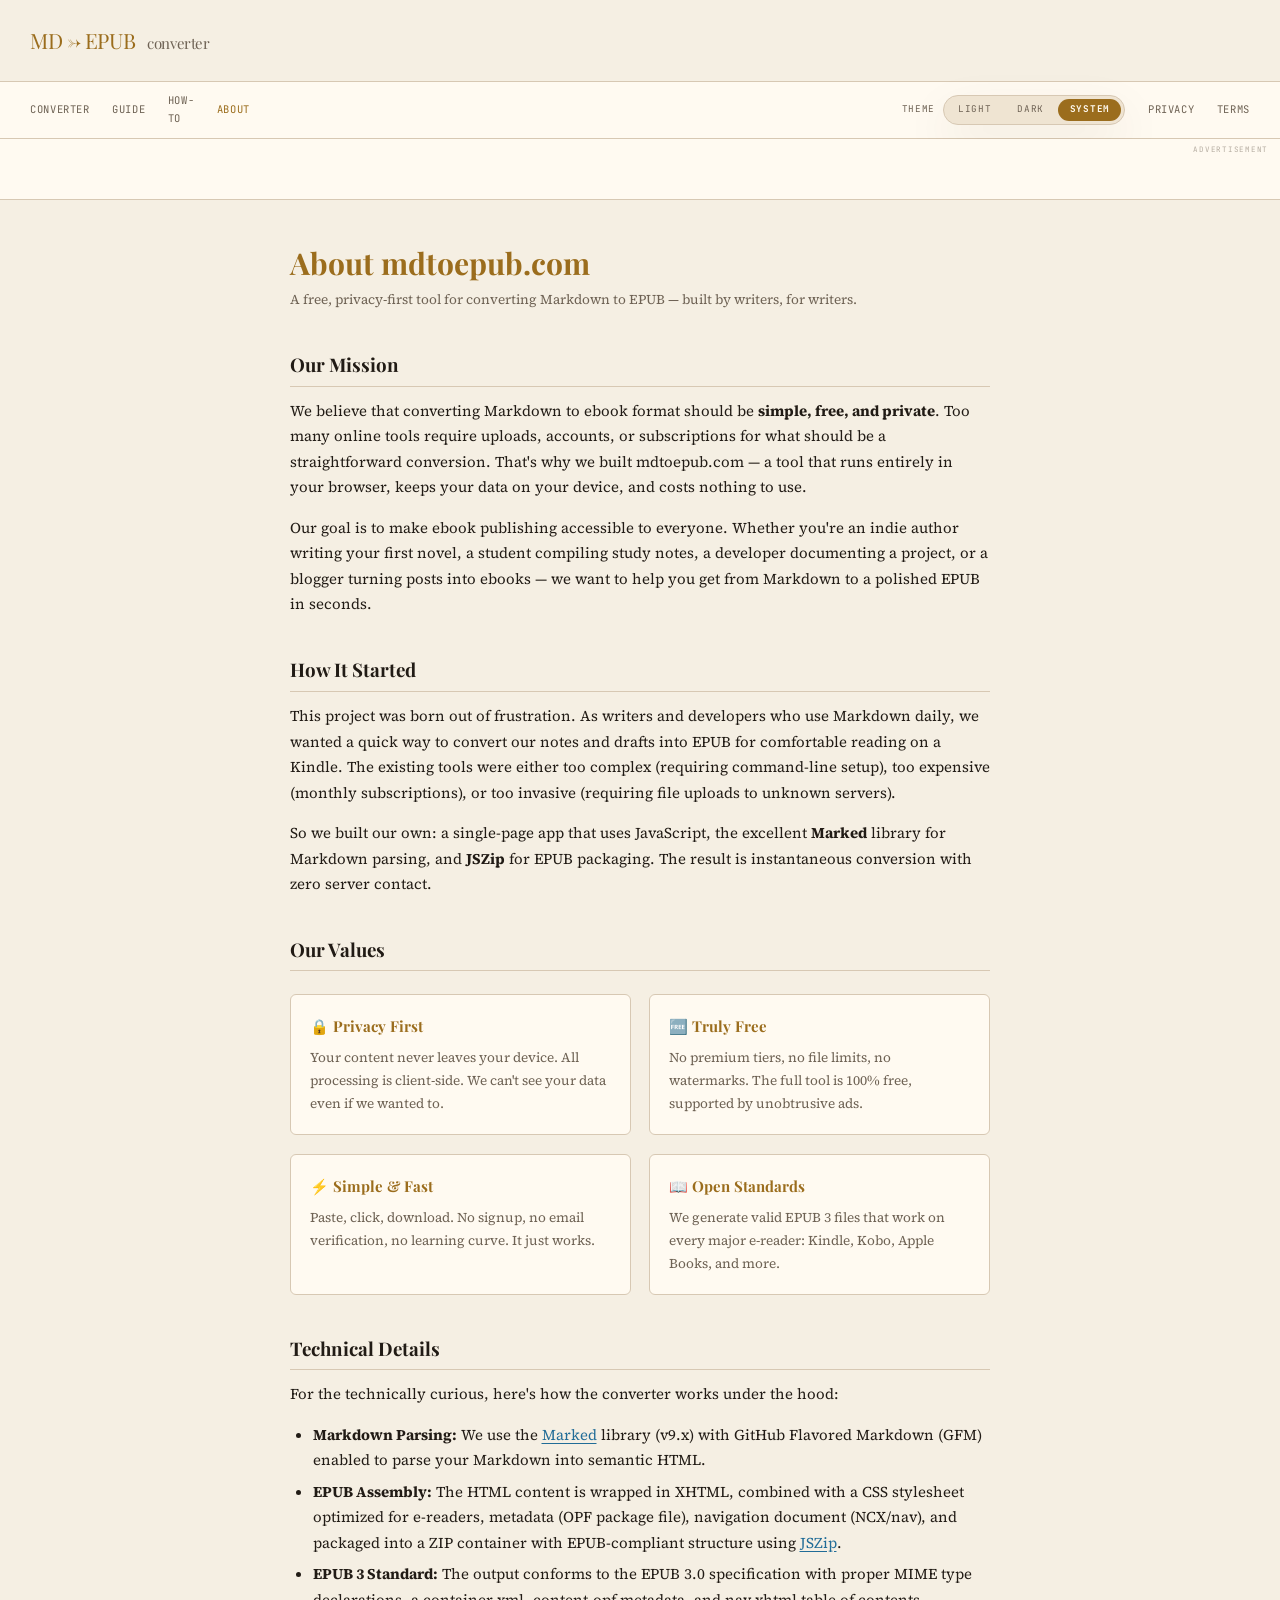
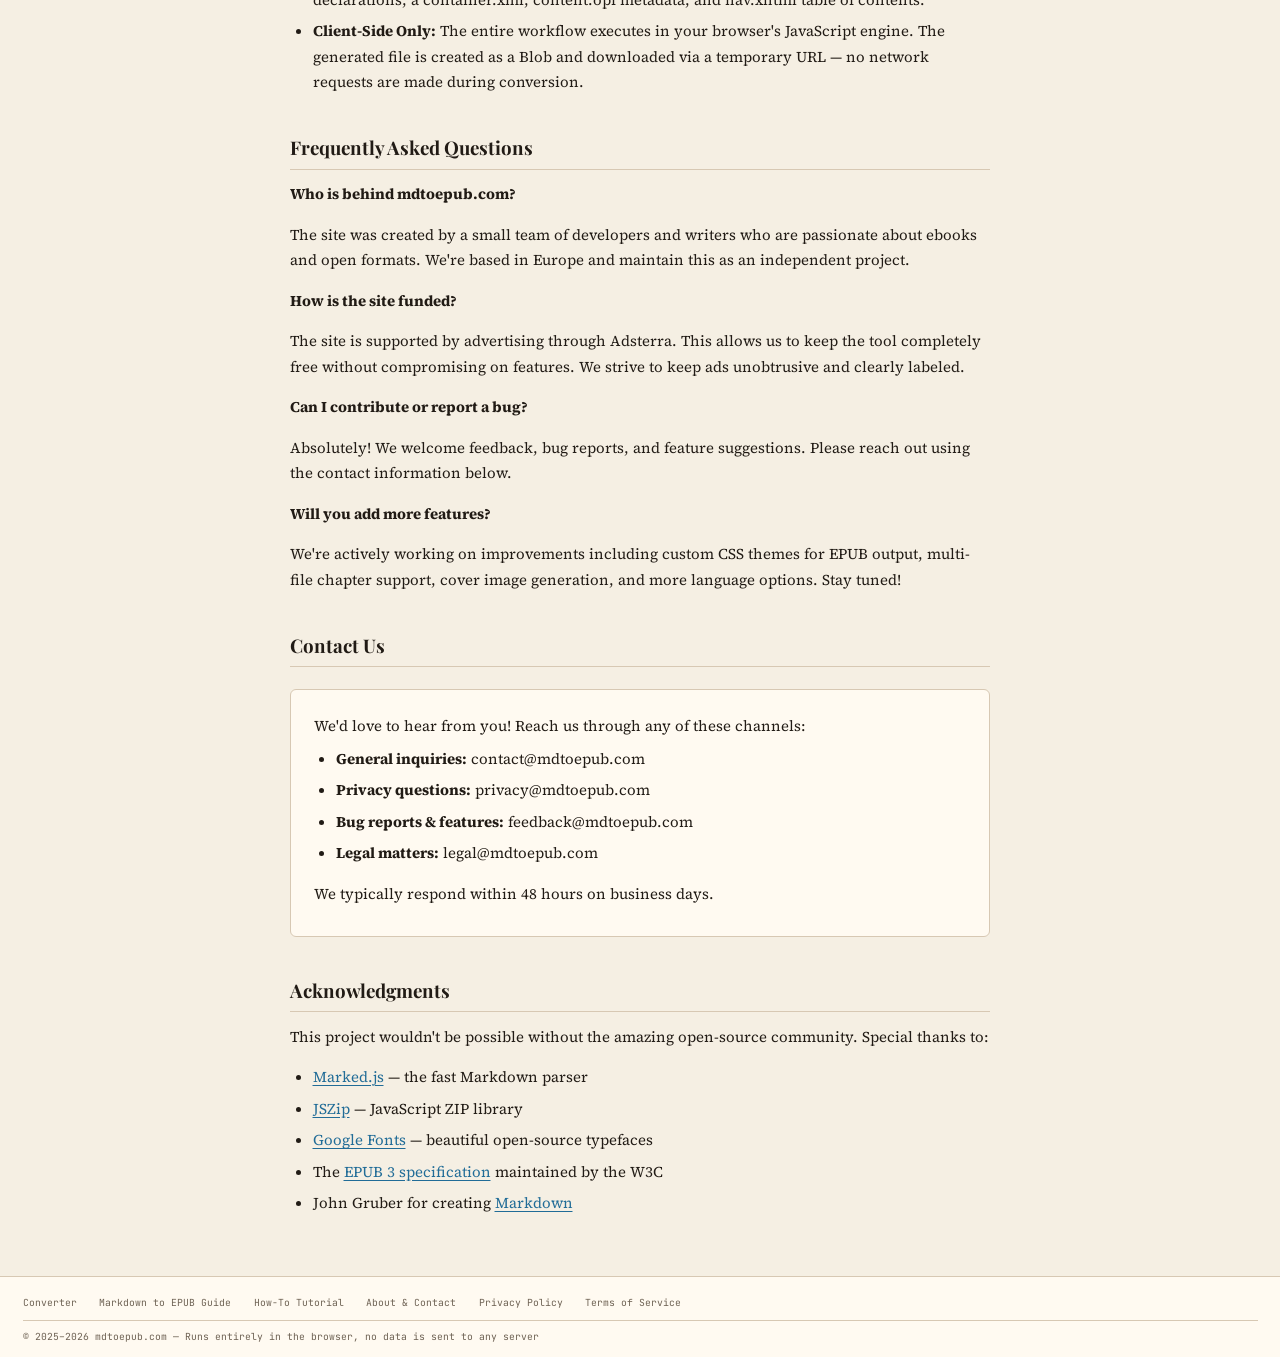
==== commit 81c2c736: "Enhance responsive design and navigation functionality across multiple pages" ====
--- a/about.html
+++ b/about.html
@@ -129,6 +129,10 @@
       }
       nav a:hover,
       nav a.active {
+        width: 100%;
+        max-width: 100%;
+        min-width: 0;
+        overflow: hidden;
         color: var(--accent);
       }
       nav .nav-spacer {
@@ -138,11 +142,16 @@
       .ad-banner {
         background: var(--surface);
         border-bottom: 1px solid var(--border);
-        padding: 0.5rem 1.5rem;
+        justify-content: flex-start;
+        min-width: 0;
         display: flex;
         align-items: center;
         justify-content: center;
         min-height: 60px;
+
+        .ad-banner .ad-slot > * {
+          flex: 0 0 auto;
+        }
         position: relative;
       }
       .ad-banner .ad-slot {
--- a/assets/theme.css
+++ b/assets/theme.css
@@ -62,12 +62,13 @@
   outline: none;
   box-shadow: 0 0 0 3px var(--focus-ring);
 }
-
 .theme-controls {
   display: inline-flex;
   align-items: center;
   gap: 0.5rem;
   margin-left: auto;
+  min-width: 0;
+  flex-shrink: 0;
 }
 
 .theme-controls-label {
@@ -78,9 +79,37 @@
   color: var(--muted);
 }
 
+.nav-menu-toggle {
+  display: none;
+  align-items: center;
+  justify-content: center;
+  gap: 0.45rem;
+  margin-left: auto;
+  padding: 0.45rem 0.75rem;
+  border: 1px solid var(--border);
+  border-radius: 999px;
+  background: var(--surface2);
+  color: var(--text);
+  font-family: "JetBrains Mono", monospace;
+  font-size: 0.62rem;
+  line-height: 1;
+  text-transform: uppercase;
+  letter-spacing: 0.08em;
+  cursor: pointer;
+}
+
+.nav-menu-toggle-line {
+  display: block;
+  width: 0.85rem;
+  height: 1px;
+  background: currentColor;
+  box-shadow: 0 4px 0 currentColor, 0 -4px 0 currentColor;
+}
+
 .theme-toggle {
   display: inline-flex;
   align-items: center;
+  flex-wrap: nowrap;
   gap: 0.2rem;
   padding: 0.2rem;
   border: 1px solid var(--border);
@@ -114,9 +143,57 @@
   color: var(--text);
 }
 
+@media (max-width: 920px) {
+  .theme-controls {
+    gap: 0.35rem;
+  }
+
+  .theme-toggle {
+    padding: 0.15rem;
+  }
+
+  .theme-toggle-option {
+    padding: 0.38rem 0.58rem;
+    font-size: 0.58rem;
+  }
+}
+
 @media (max-width: 768px) {
+  nav {
+    align-items: center;
+    flex-wrap: wrap;
+    overflow: visible;
+    white-space: normal;
+    gap: 0.5rem 0.75rem;
+  }
+
+  .nav-menu-toggle {
+    display: inline-flex;
+    margin-left: 0;
+    order: 1;
+  }
+
+  nav > a,
+  nav > .nav-spacer {
+    display: none;
+  }
+
+  nav > .theme-controls {
+    display: inline-flex;
+    margin-left: auto;
+    order: 2;
+    max-width: 100%;
+  }
+
+  nav.nav-open > a {
+    display: block;
+    width: 100%;
+    padding: 0.15rem 0;
+    order: 3;
+  }
+
   .theme-controls {
-    margin-left: 0;
+    margin-left: auto;
     flex: 0 0 auto;
   }
 
@@ -125,8 +202,23 @@
   }
 
   .theme-toggle-option {
-    padding: 0.38rem 0.62rem;
-    font-size: 0.58rem;
+    padding: 0.34rem 0.52rem;
+    font-size: 0.56rem;
+  }
+}
+
+@media (max-width: 640px) {
+  .theme-controls {
+    gap: 0.25rem;
+  }
+
+  .theme-toggle {
+    padding: 0.12rem;
+  }
+
+  .theme-toggle-option {
+    padding: 0.32rem 0.46rem;
+    font-size: 0.52rem;
   }
 }
 
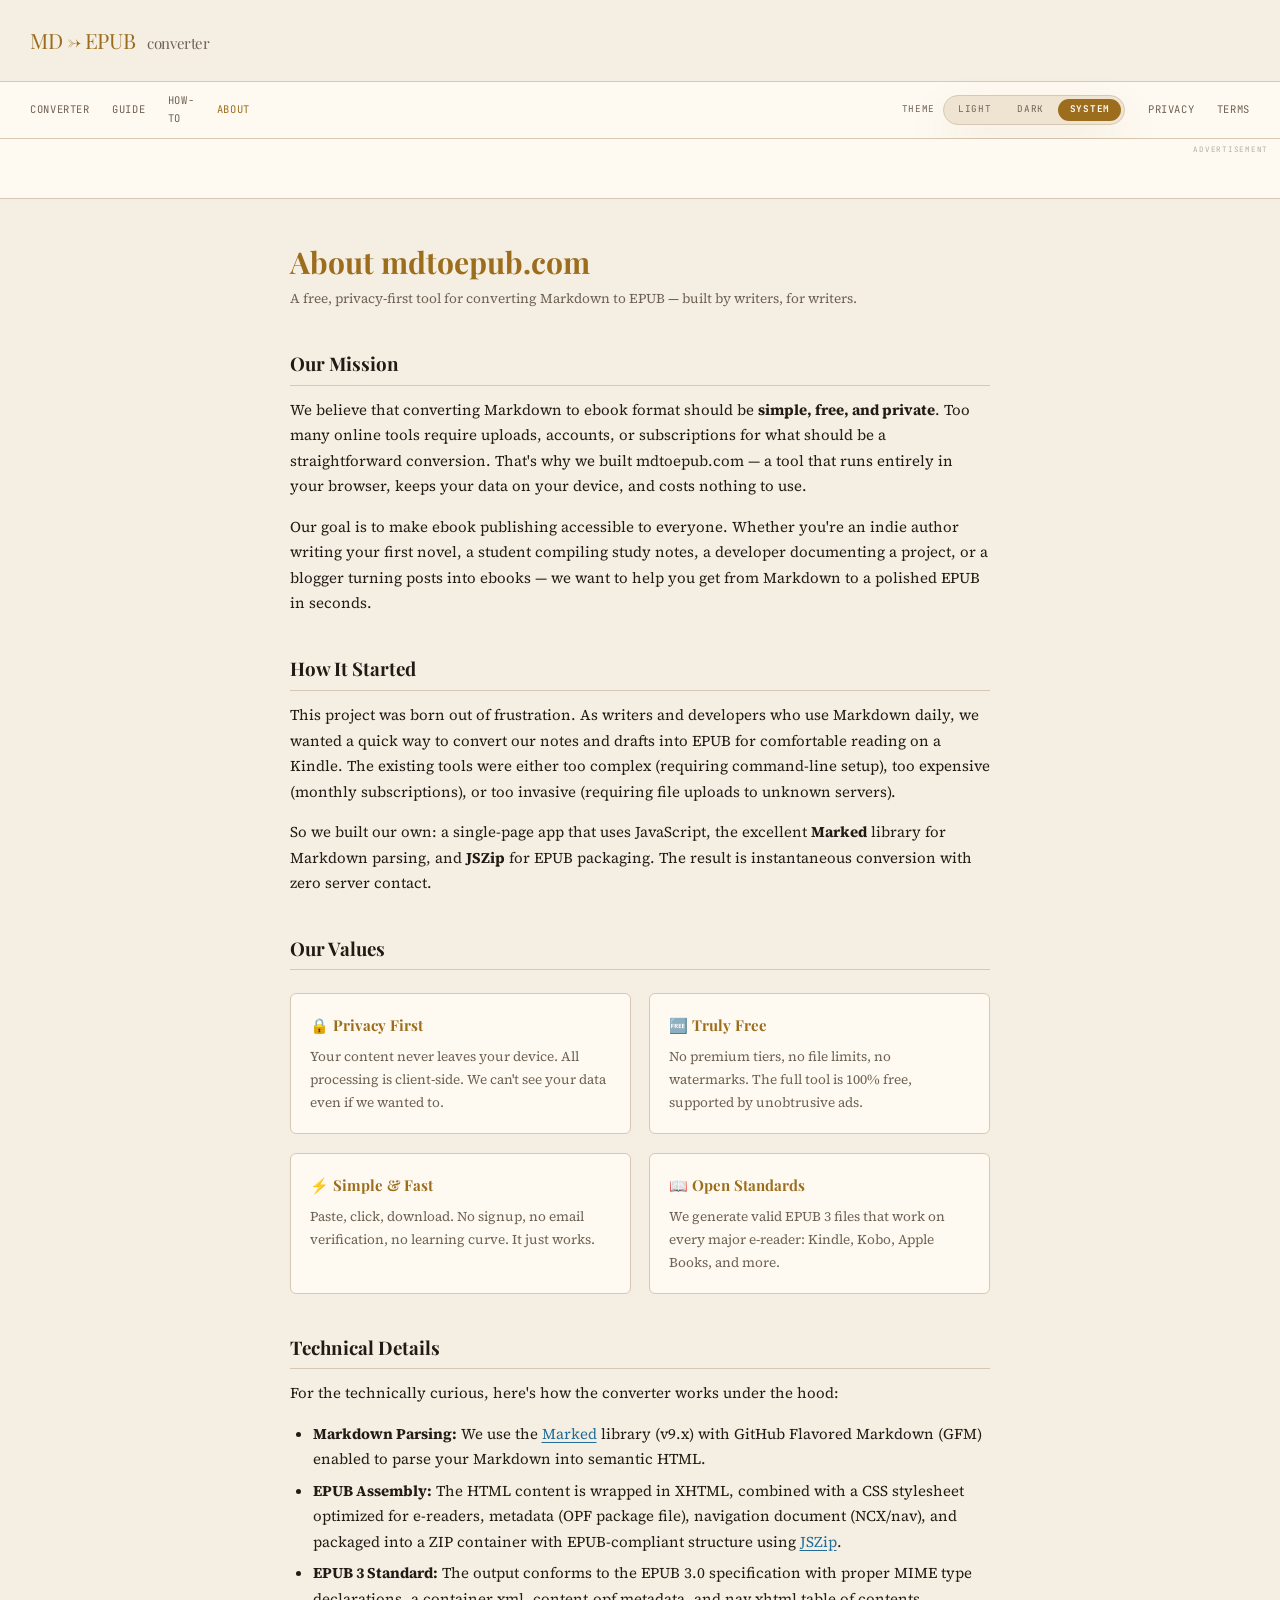
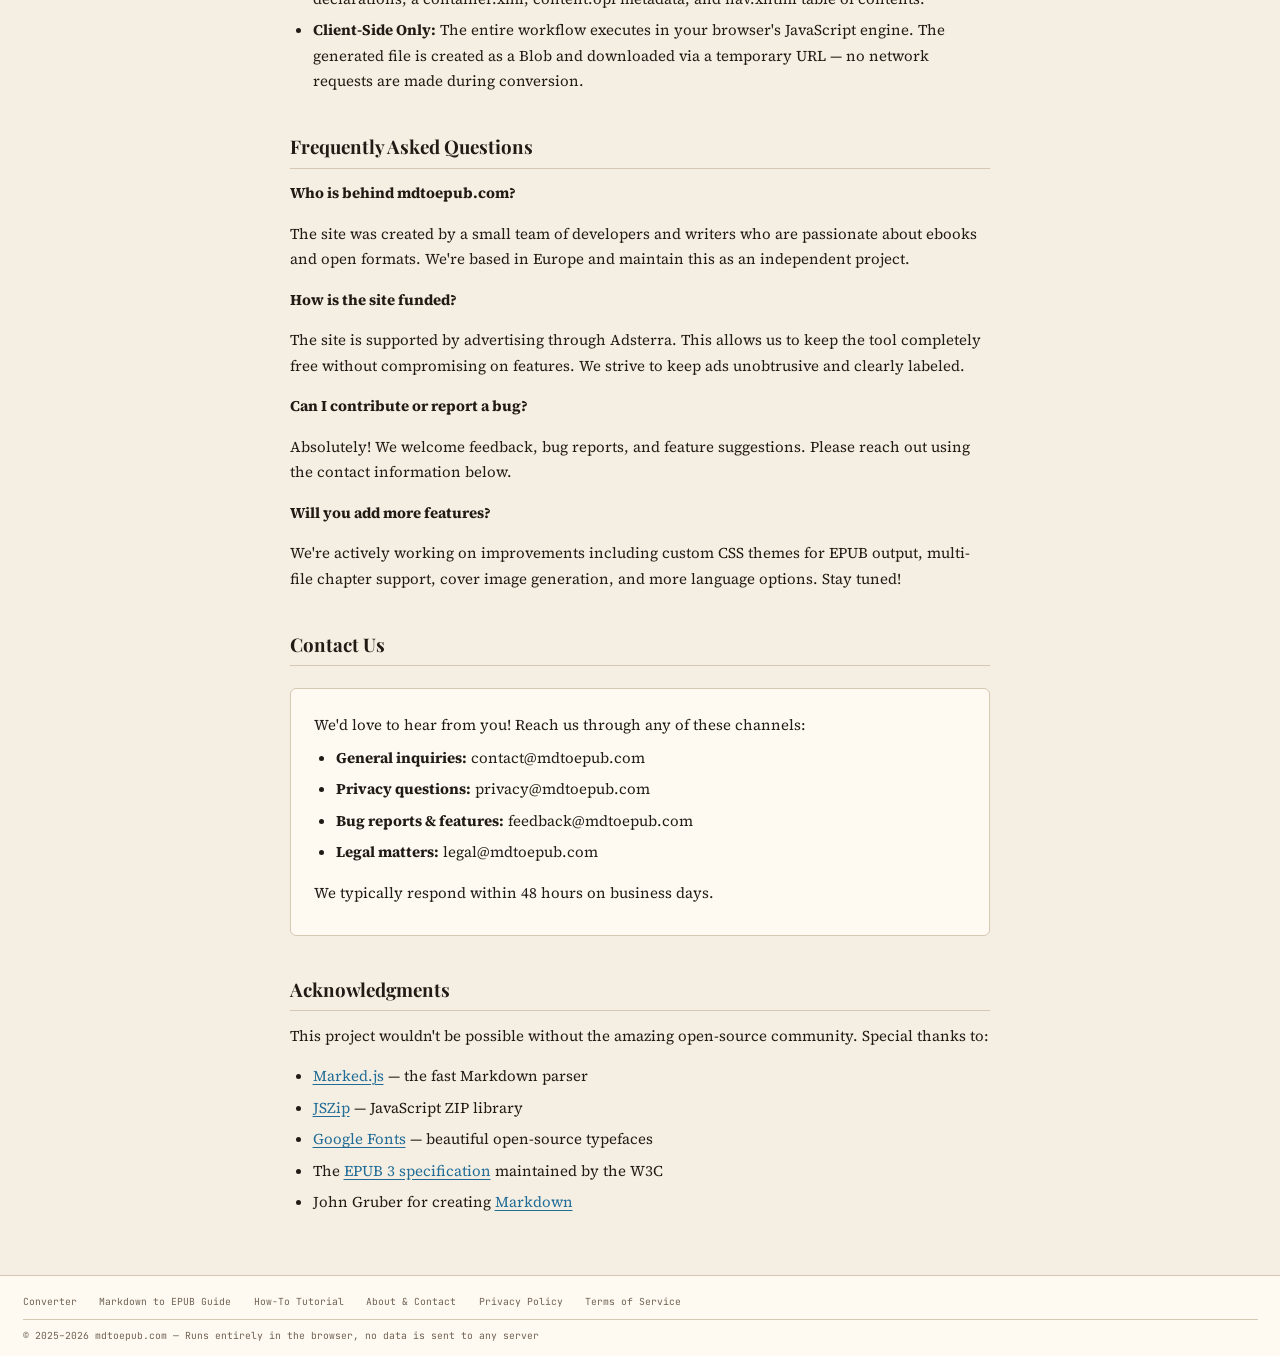
==== commit 0d7aa574: "Refactor ad-banner styles for improved layout and responsiveness across multiple pages" ====
--- a/about.html
+++ b/about.html
@@ -142,26 +142,33 @@
       .ad-banner {
         background: var(--surface);
         border-bottom: 1px solid var(--border);
-        justify-content: flex-start;
-        min-width: 0;
         display: flex;
         align-items: center;
         justify-content: center;
+        gap: 0.75rem;
         min-height: 60px;
-
-        .ad-banner .ad-slot > * {
-          flex: 0 0 auto;
-        }
         position: relative;
+        width: 100%;
+        max-width: 100%;
+        min-width: 0;
+        overflow: hidden;
       }
       .ad-banner .ad-slot {
         text-align: center;
         max-width: 728px;
         width: 100%;
-        min-height: 60px;
+        min-height: 50px;
+        display: flex;
+        align-items: center;
+        justify-content: center;
+        min-width: 0;
         overflow-x: auto;
         overflow-y: hidden;
         -webkit-overflow-scrolling: touch;
+      }
+
+      .ad-banner .ad-slot > * {
+        flex: 0 0 auto;
       }
       .ad-banner .ad-label {
         position: absolute;
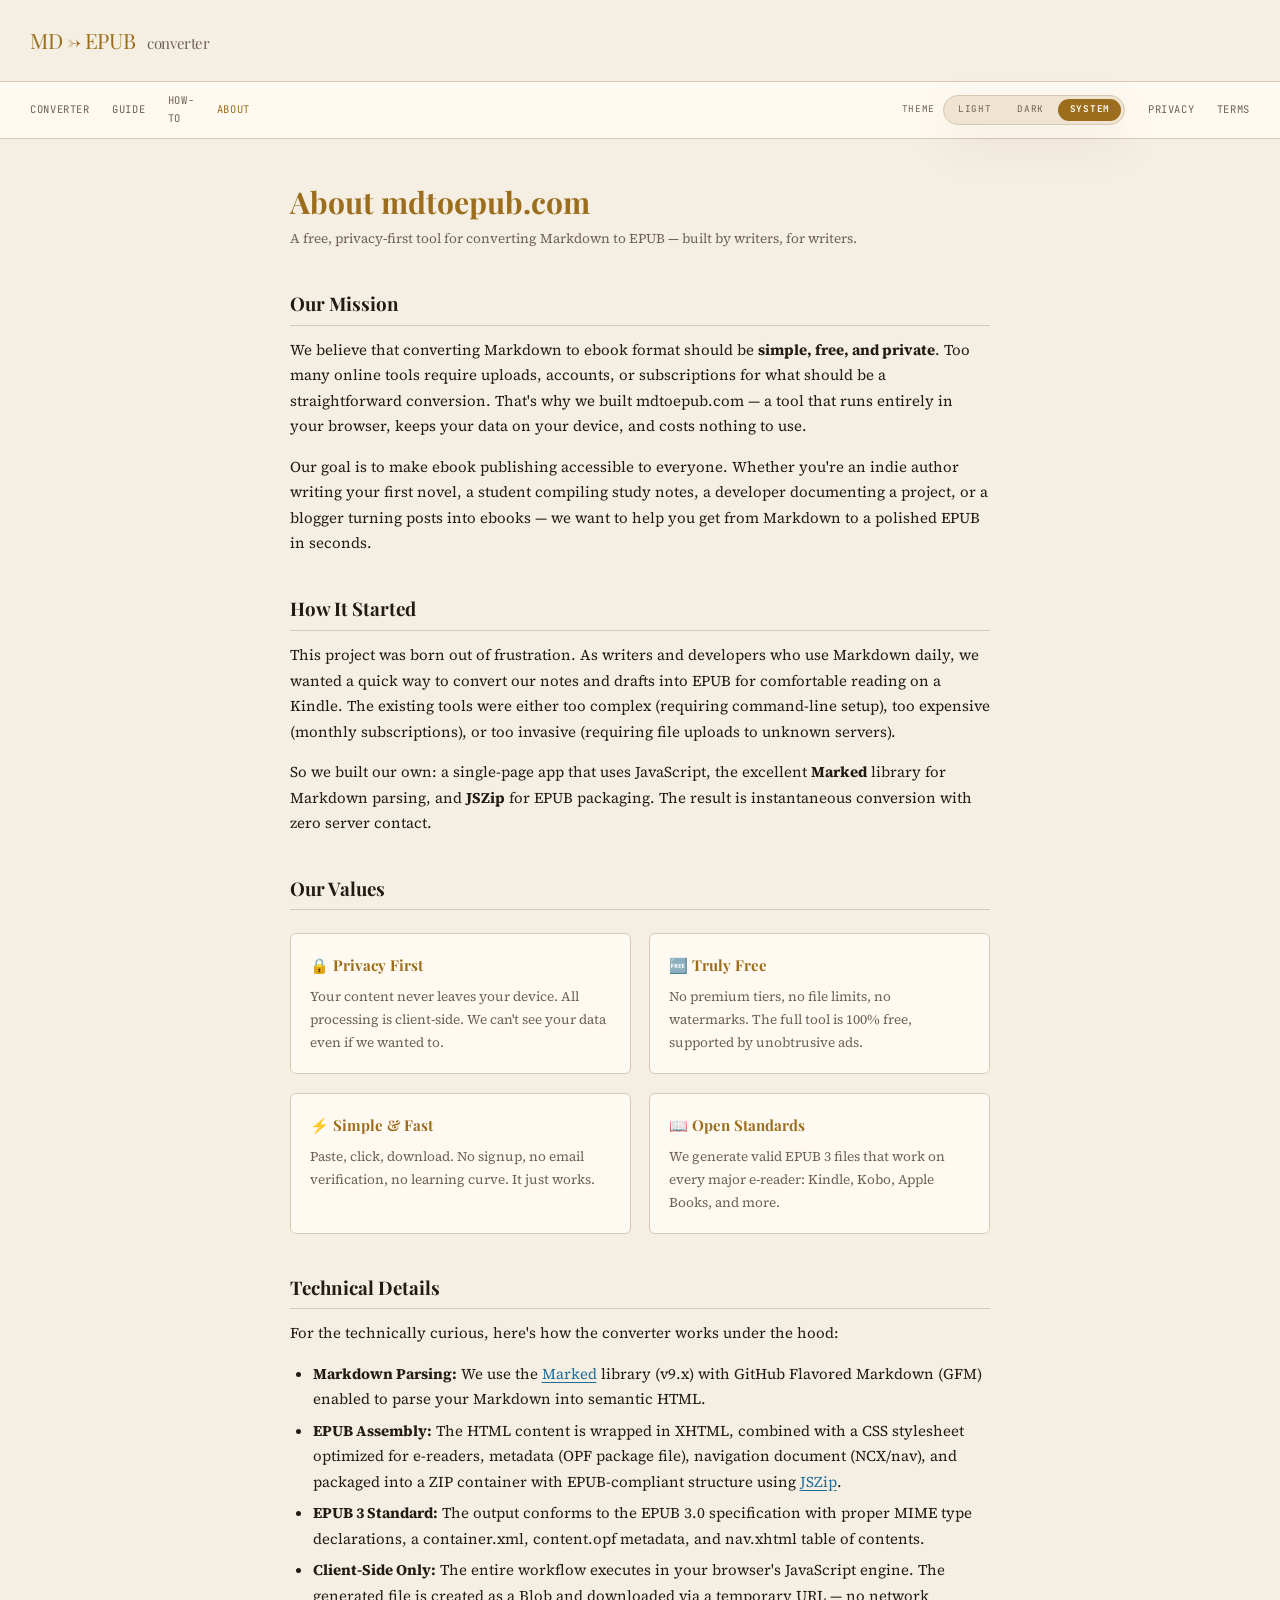
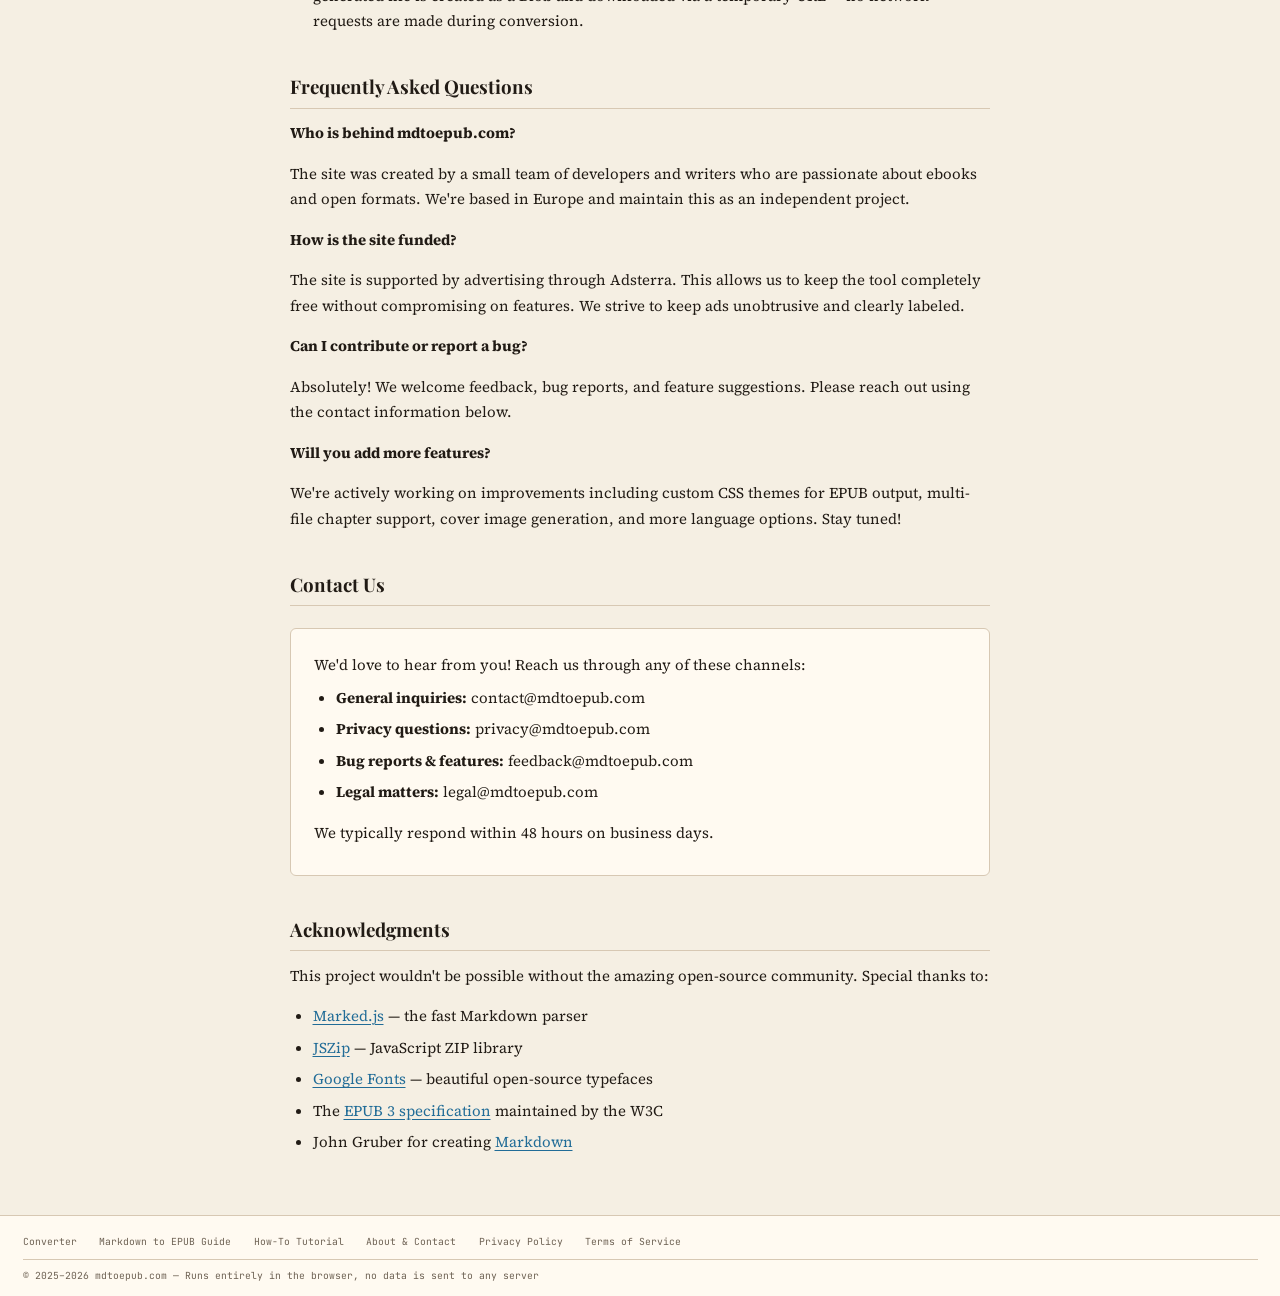
==== commit 33dd83be: "Migrate ads to Google AdSense and add content articles - Remove Adsterra (highperformanceformat.com)" ====
--- a/about.html
+++ b/about.html
@@ -3,6 +3,13 @@
   <head>
     <meta charset="UTF-8" />
     <meta name="viewport" content="width=device-width, initial-scale=1.0" />
+    <meta name="google-adsense-account" content="ca-pub-4608381042047290" />
+    <!-- Google AdSense (Auto Ads) -->
+    <script
+      async
+      src="https://pagead2.googlesyndication.com/pagead/js/adsbygoogle.js?client=ca-pub-4608381042047290"
+      crossorigin="anonymous"
+    ></script>
     <title>About — Markdown to EPUB Converter (mdtoepub.com)</title>
     <meta
       name="description"
@@ -421,22 +428,6 @@
         <a href="/privacy.html">Privacy</a>
         <a href="/terms.html">Terms</a>
       </nav>
-
-      <div class="ad-banner" aria-label="Advertisement">
-        <div class="ad-label">Advertisement</div>
-        <div class="ad-slot">
-          <script>
-            atOptions = {
-              key: "7ef3b5af9ac44168f61a1fc39bc56bf9",
-              format: "iframe",
-              height: 60,
-              width: 468,
-              params: {},
-            };
-          </script>
-          <script src="https://www.highperformanceformat.com/7ef3b5af9ac44168f61a1fc39bc56bf9/invoke.js"></script>
-        </div>
-      </div>
 
       <div class="content">
         <h1>About mdtoepub.com</h1>
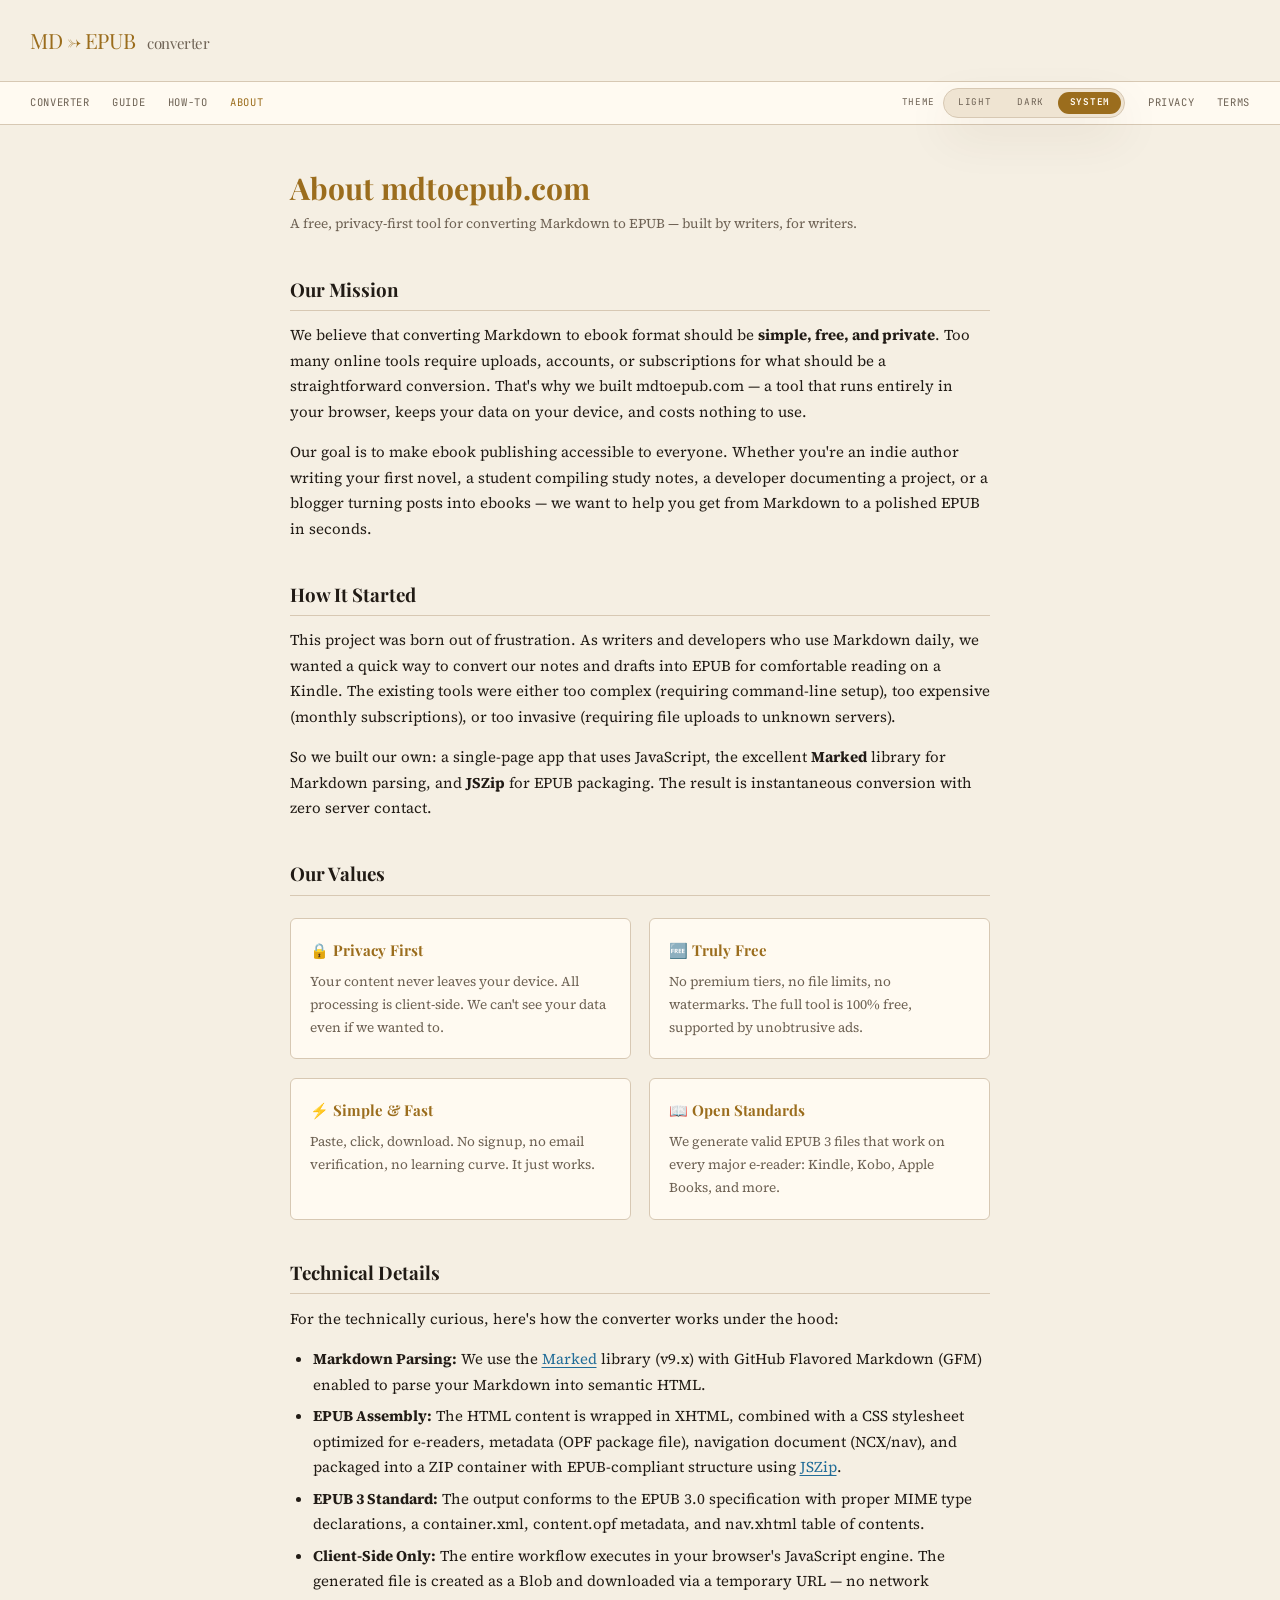
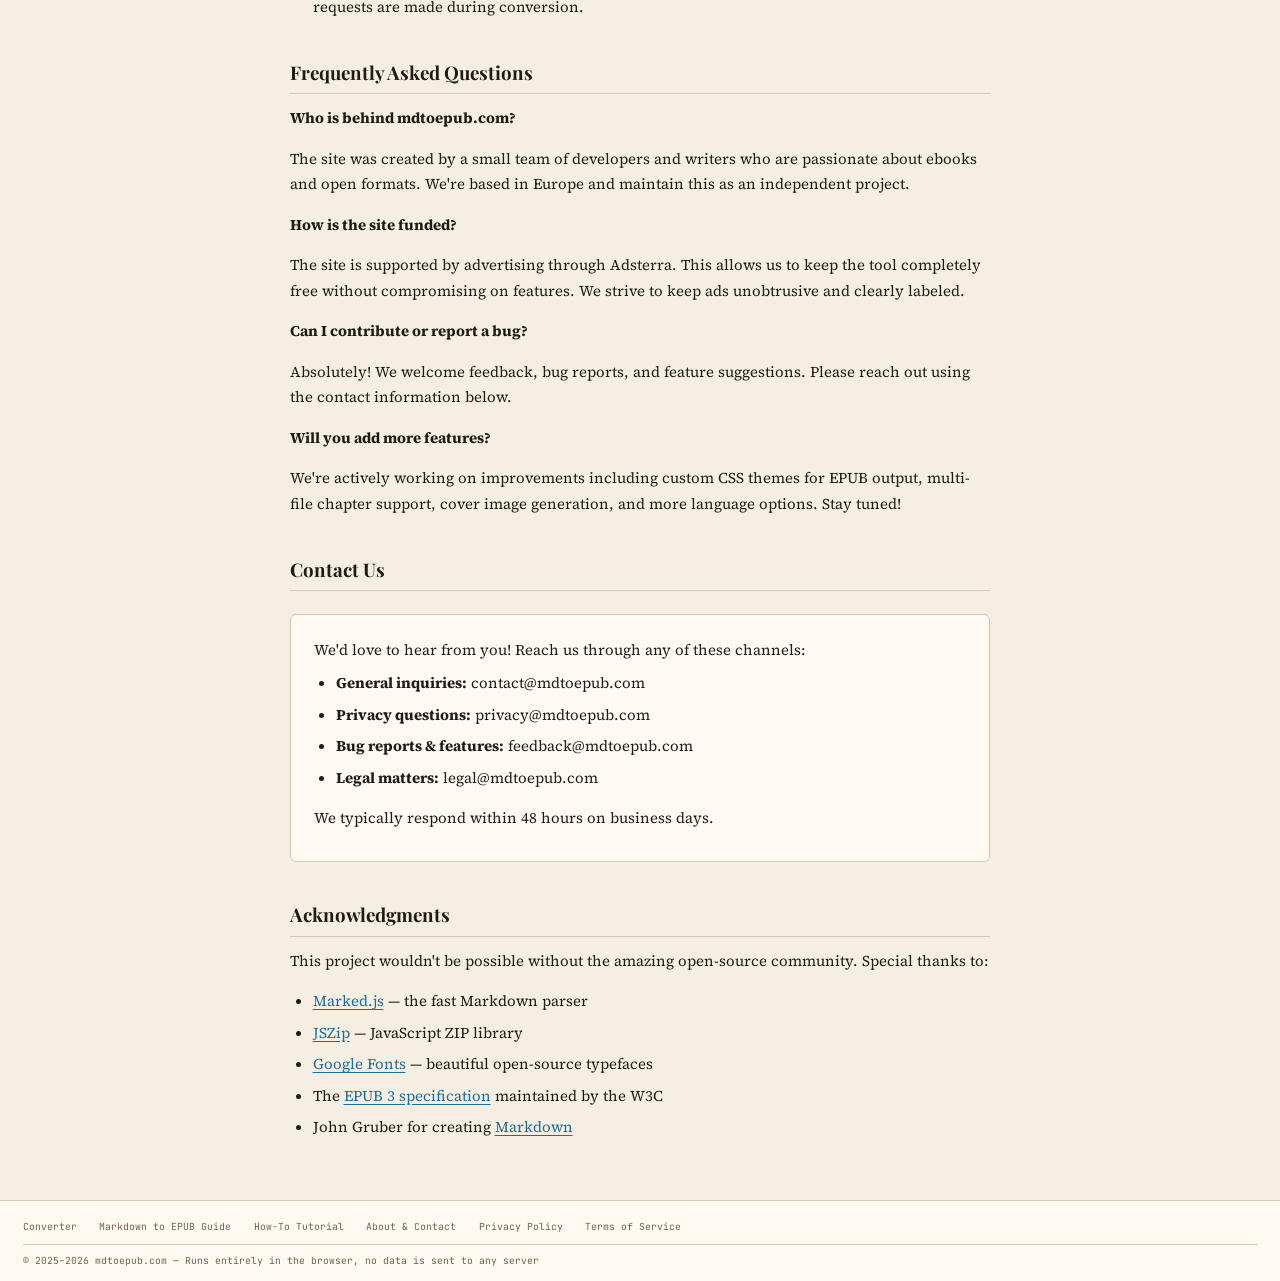
==== commit 5cab381a: "Fix nav hover pushing last item to the right The nav a:hover / nav a.active rule wrongly carried wid" ====
--- a/about.html
+++ b/about.html
@@ -136,10 +136,6 @@
       }
       nav a:hover,
       nav a.active {
-        width: 100%;
-        max-width: 100%;
-        min-width: 0;
-        overflow: hidden;
         color: var(--accent);
       }
       nav .nav-spacer {
